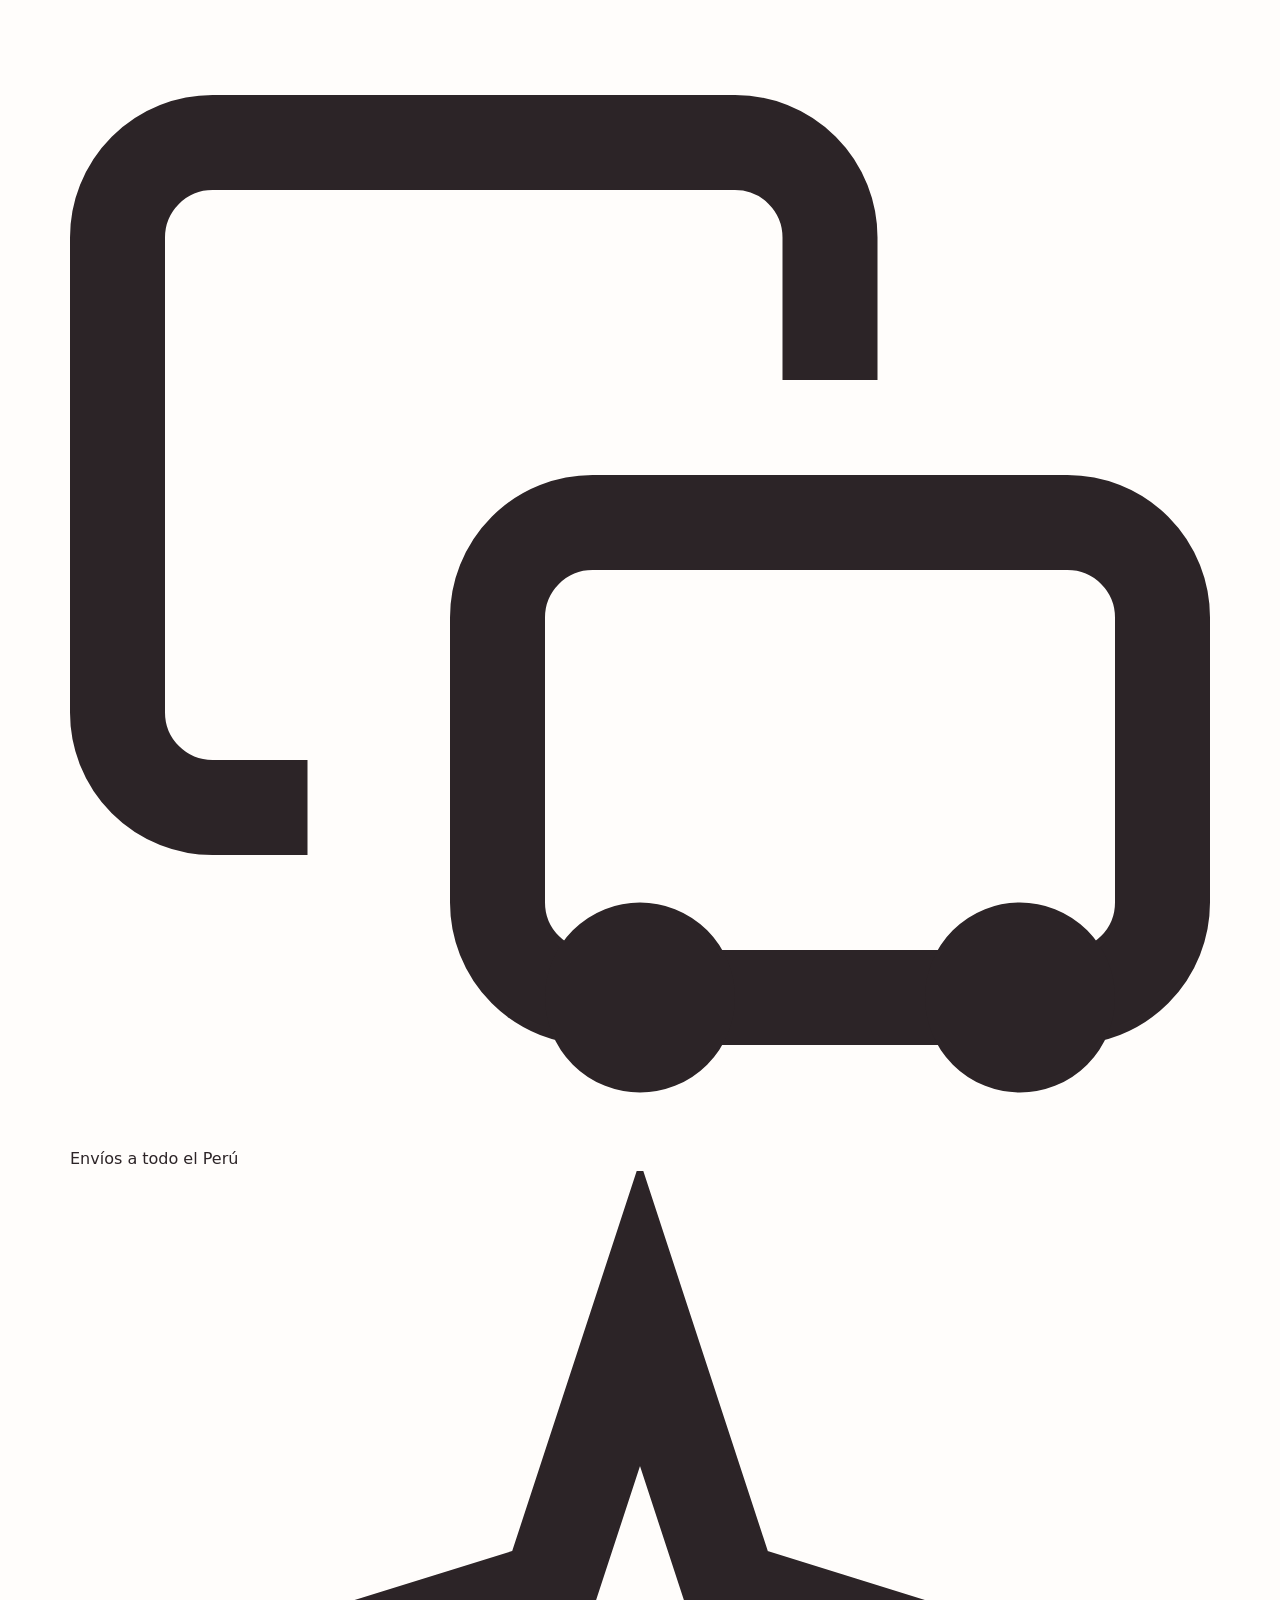
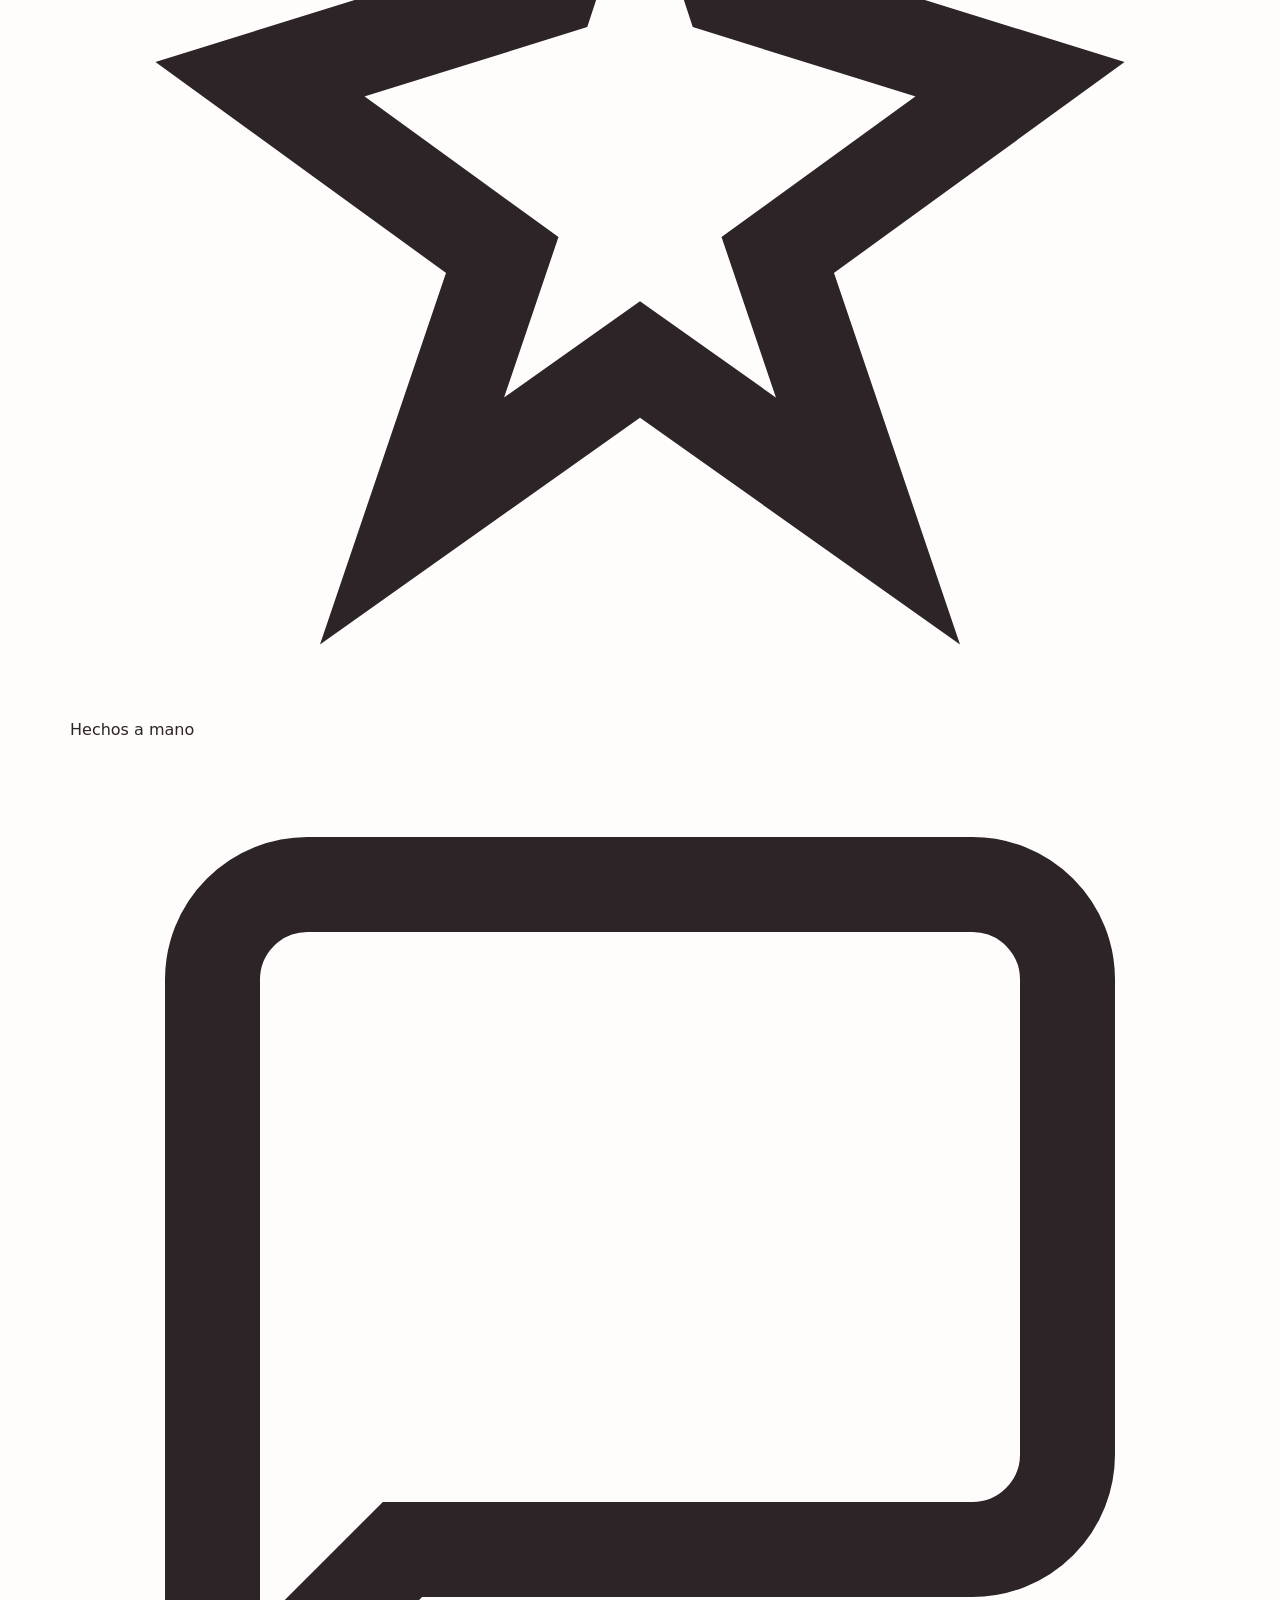
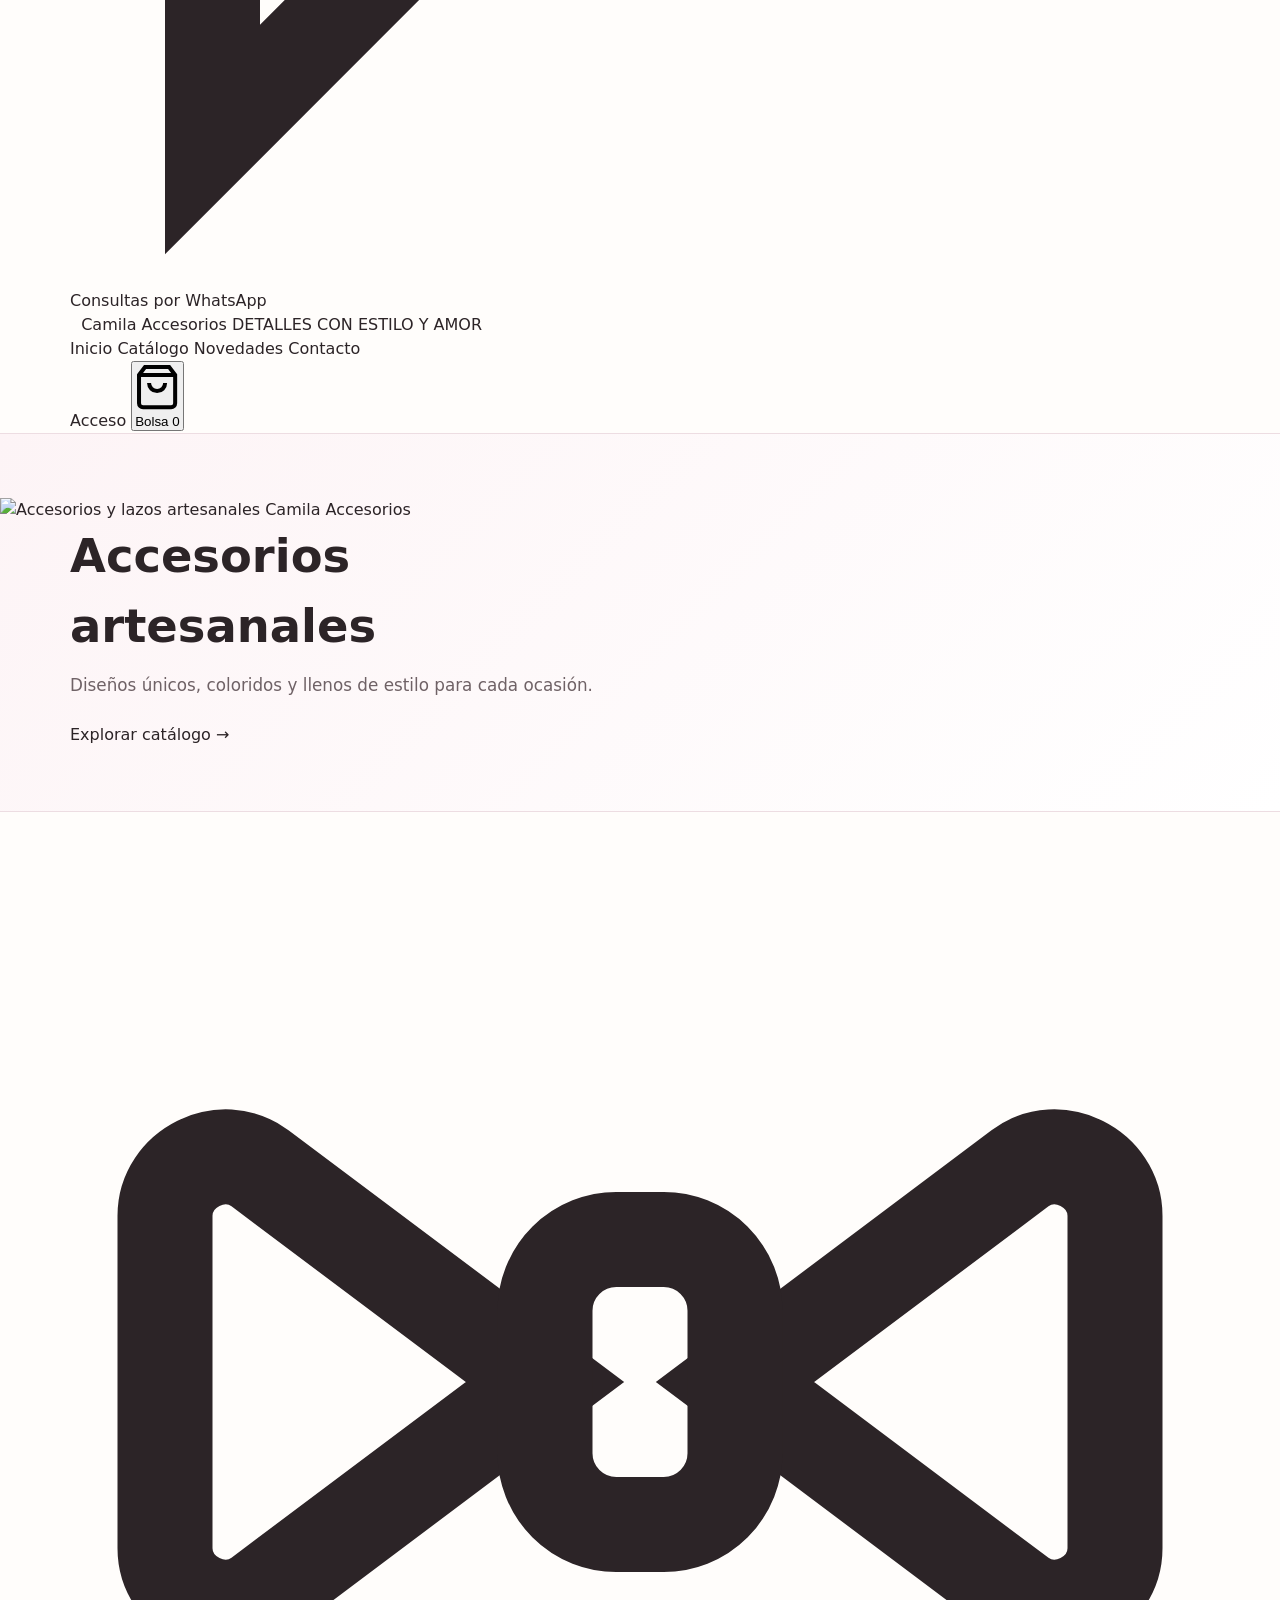
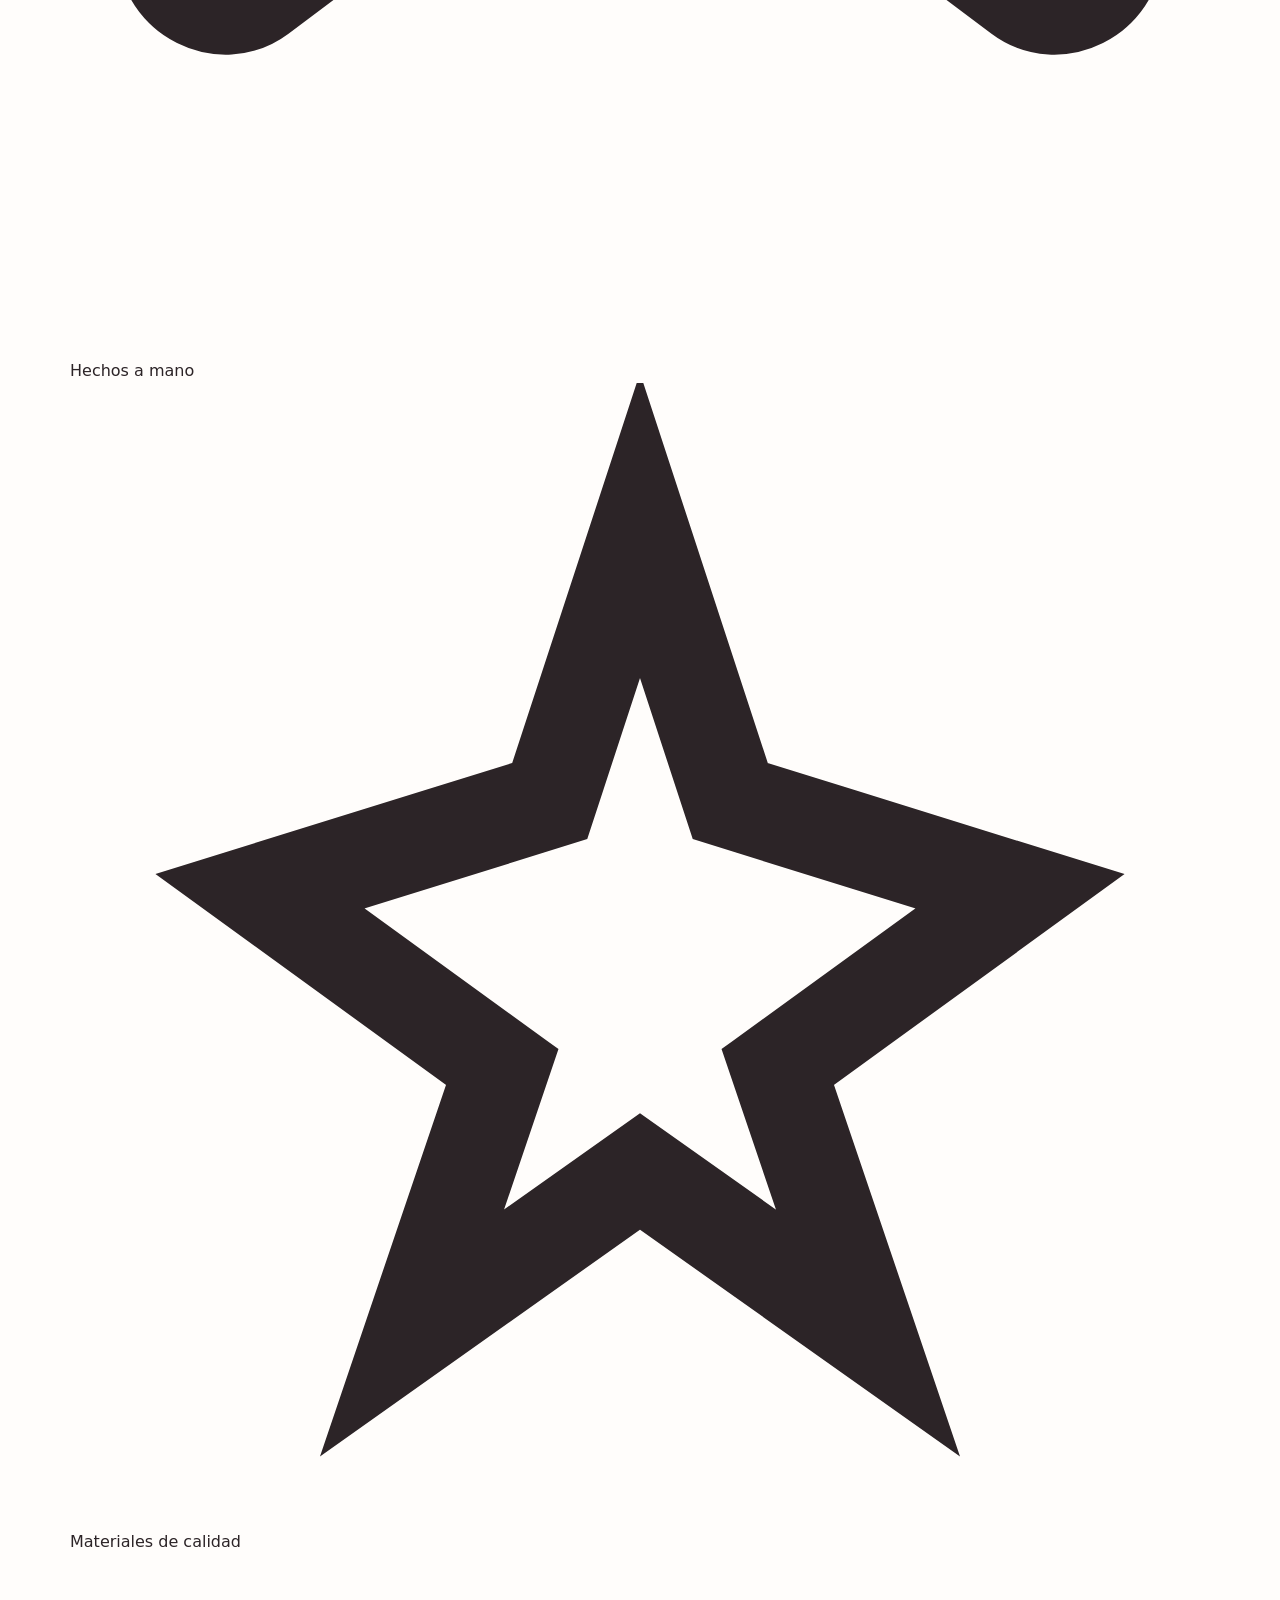
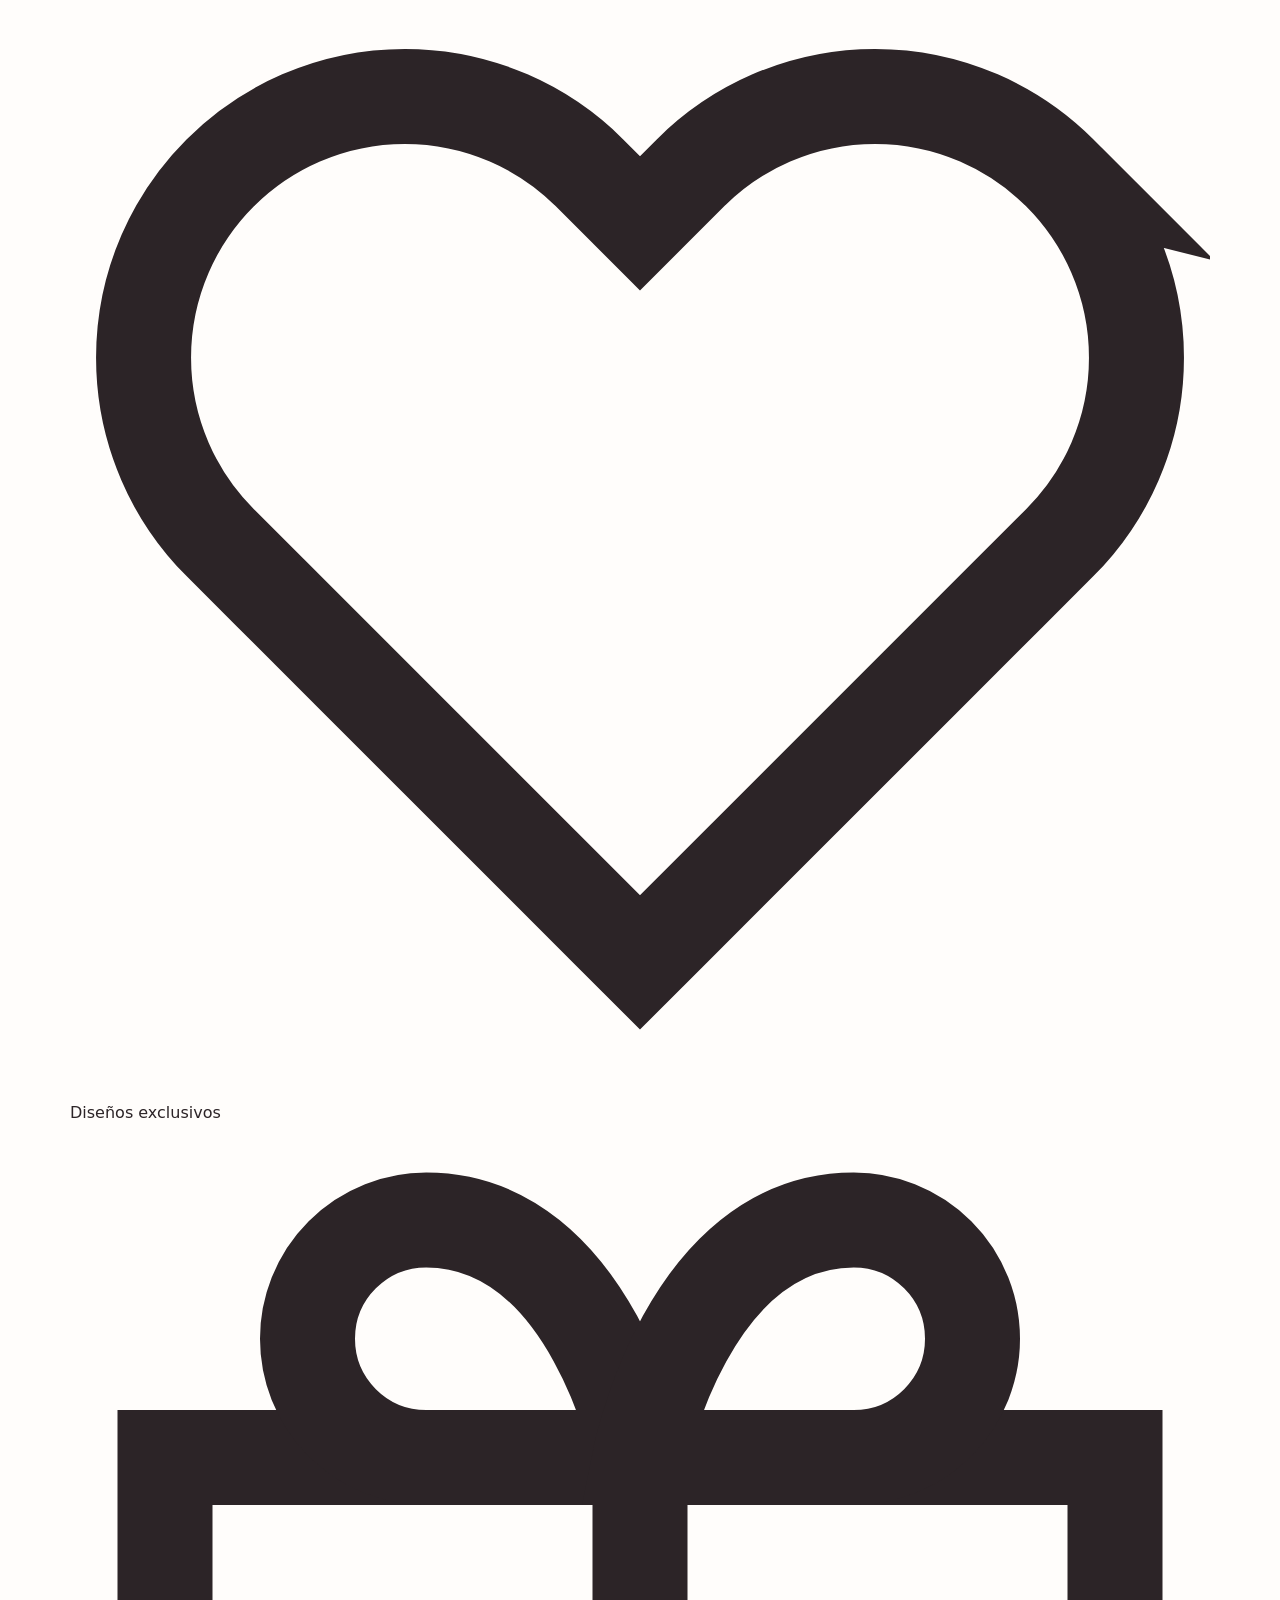
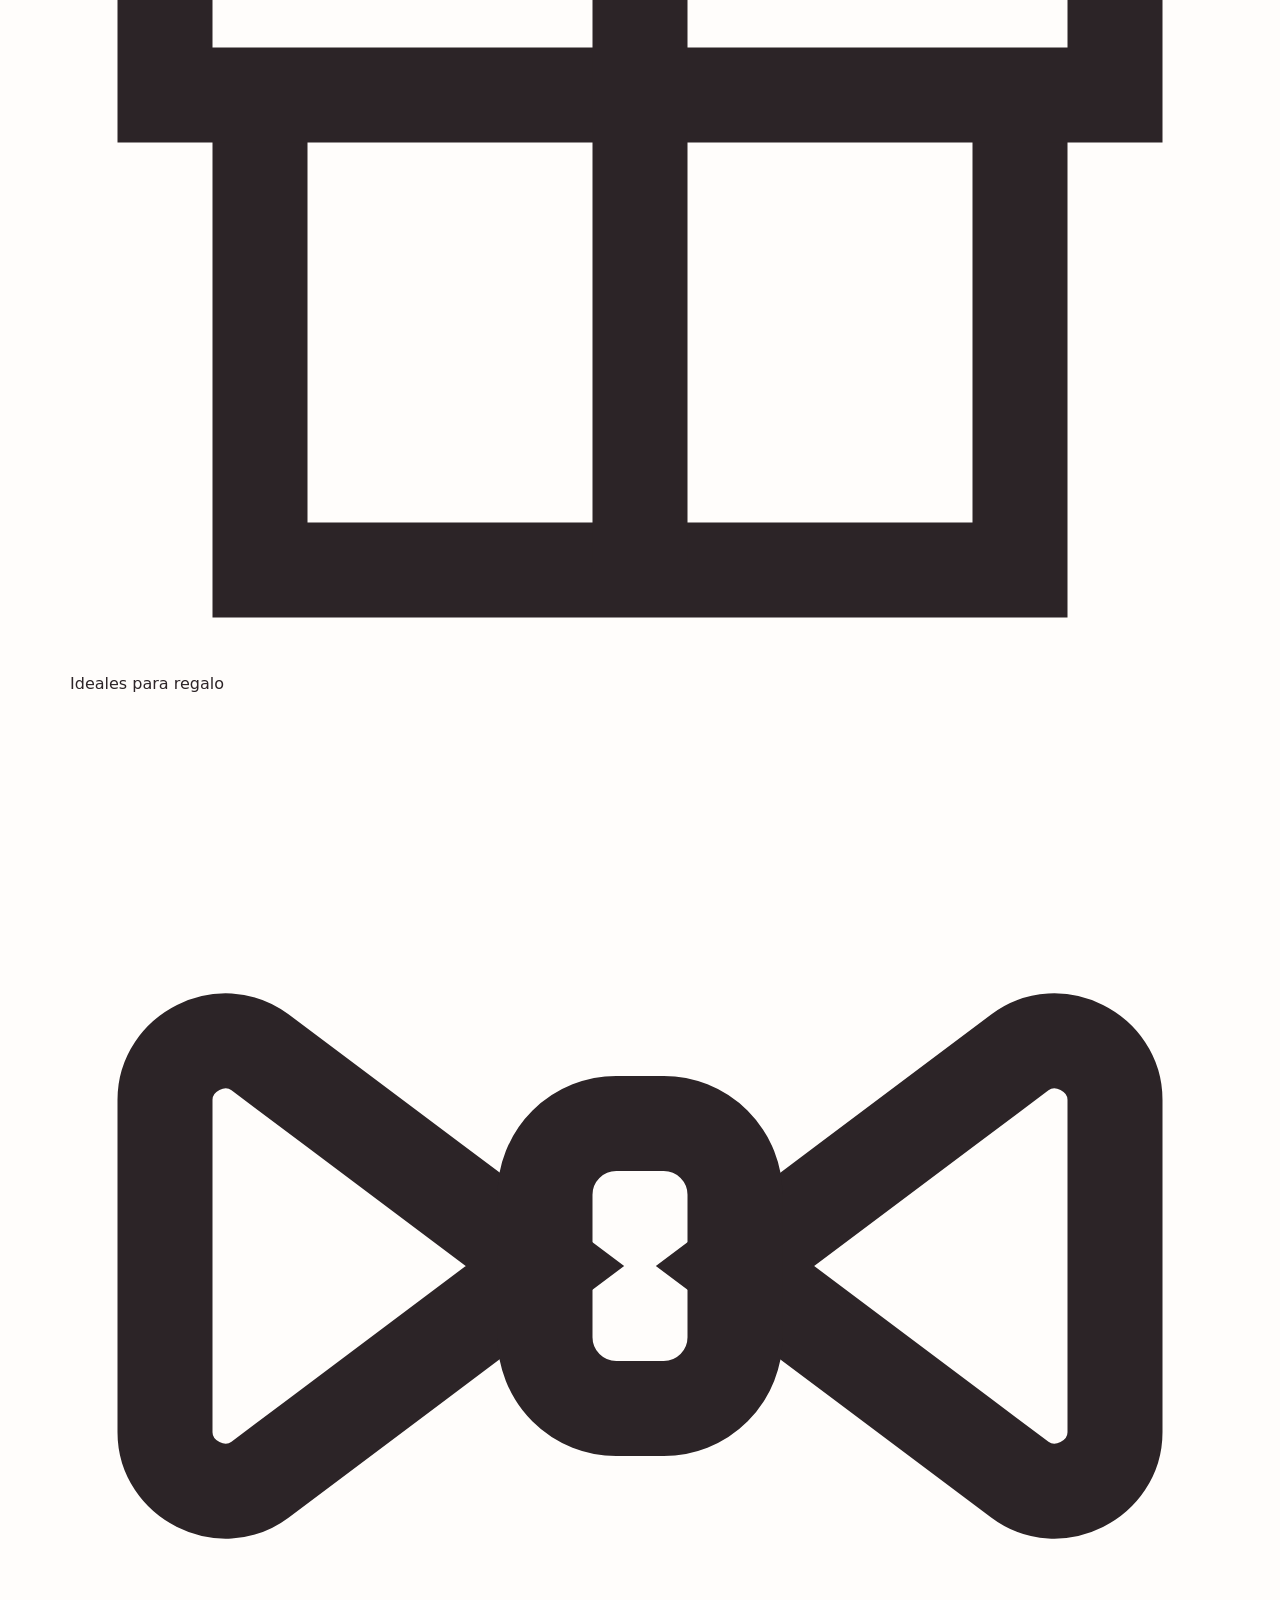
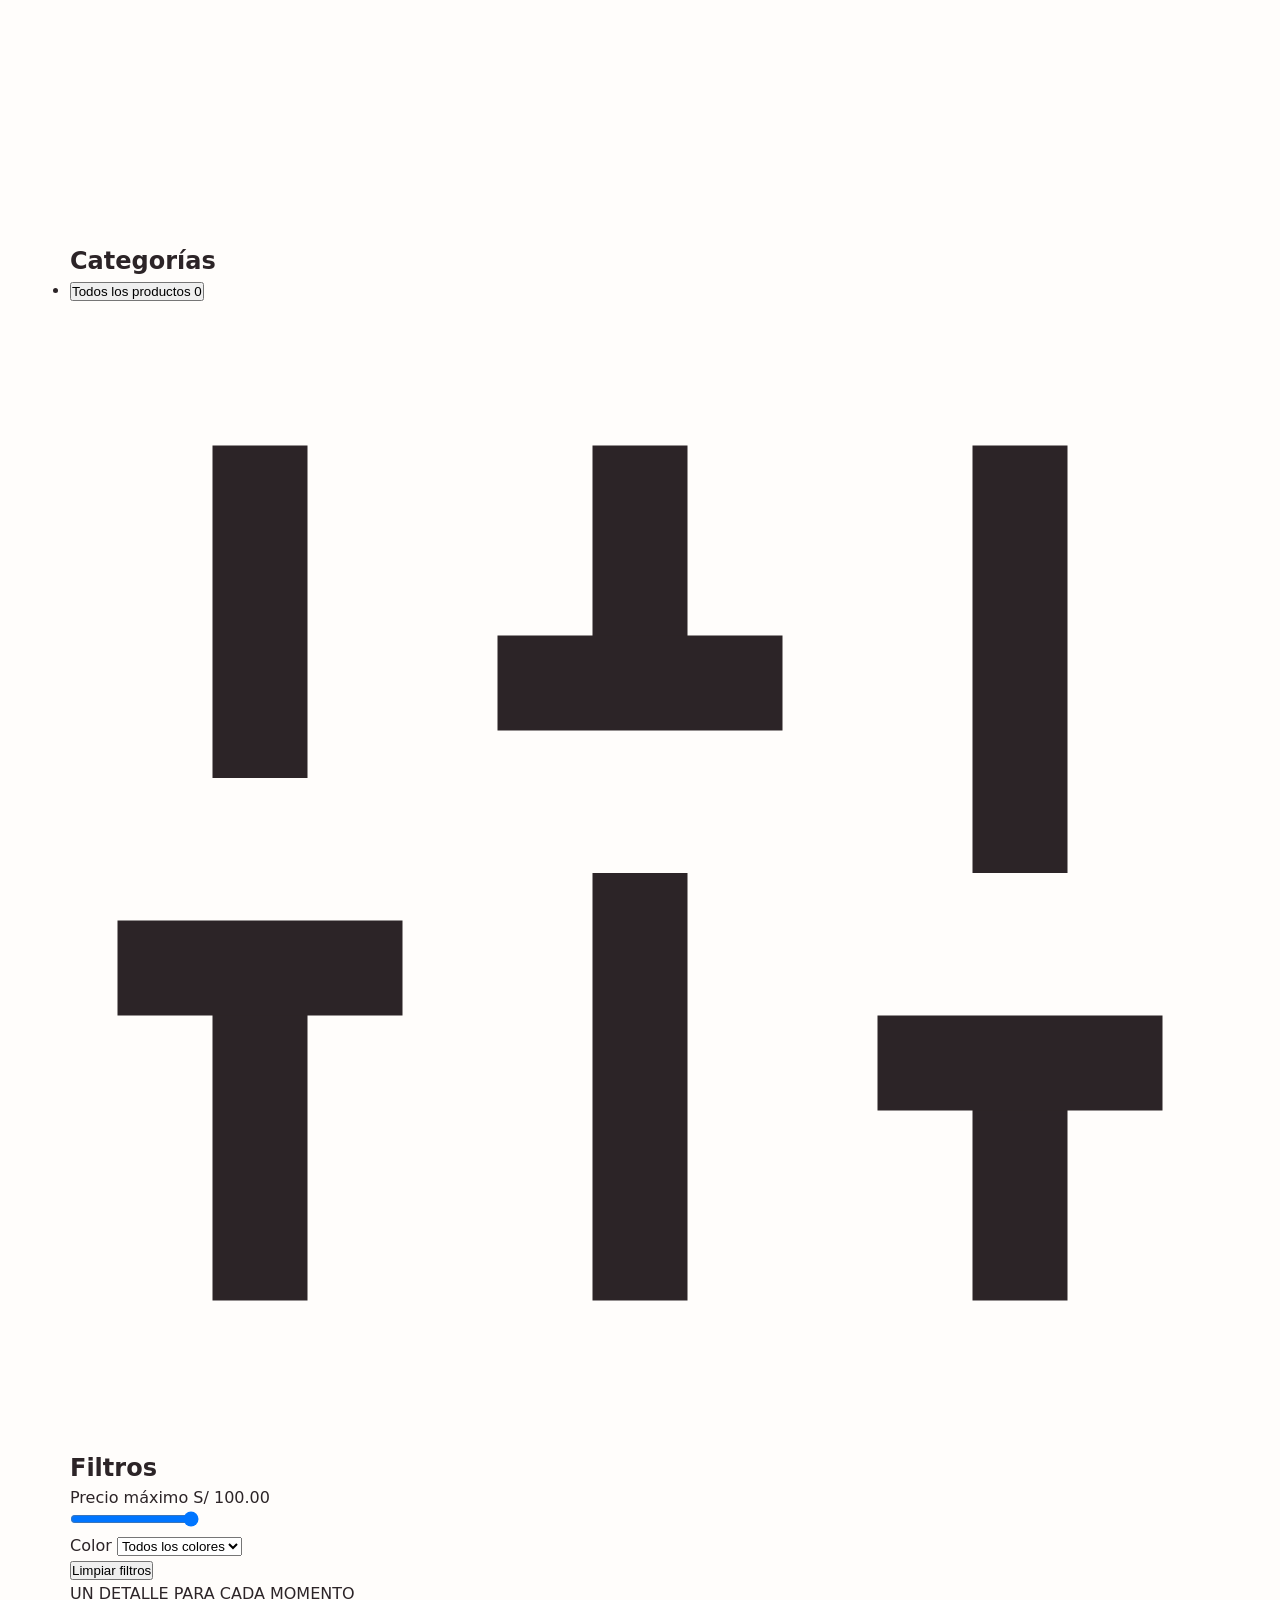
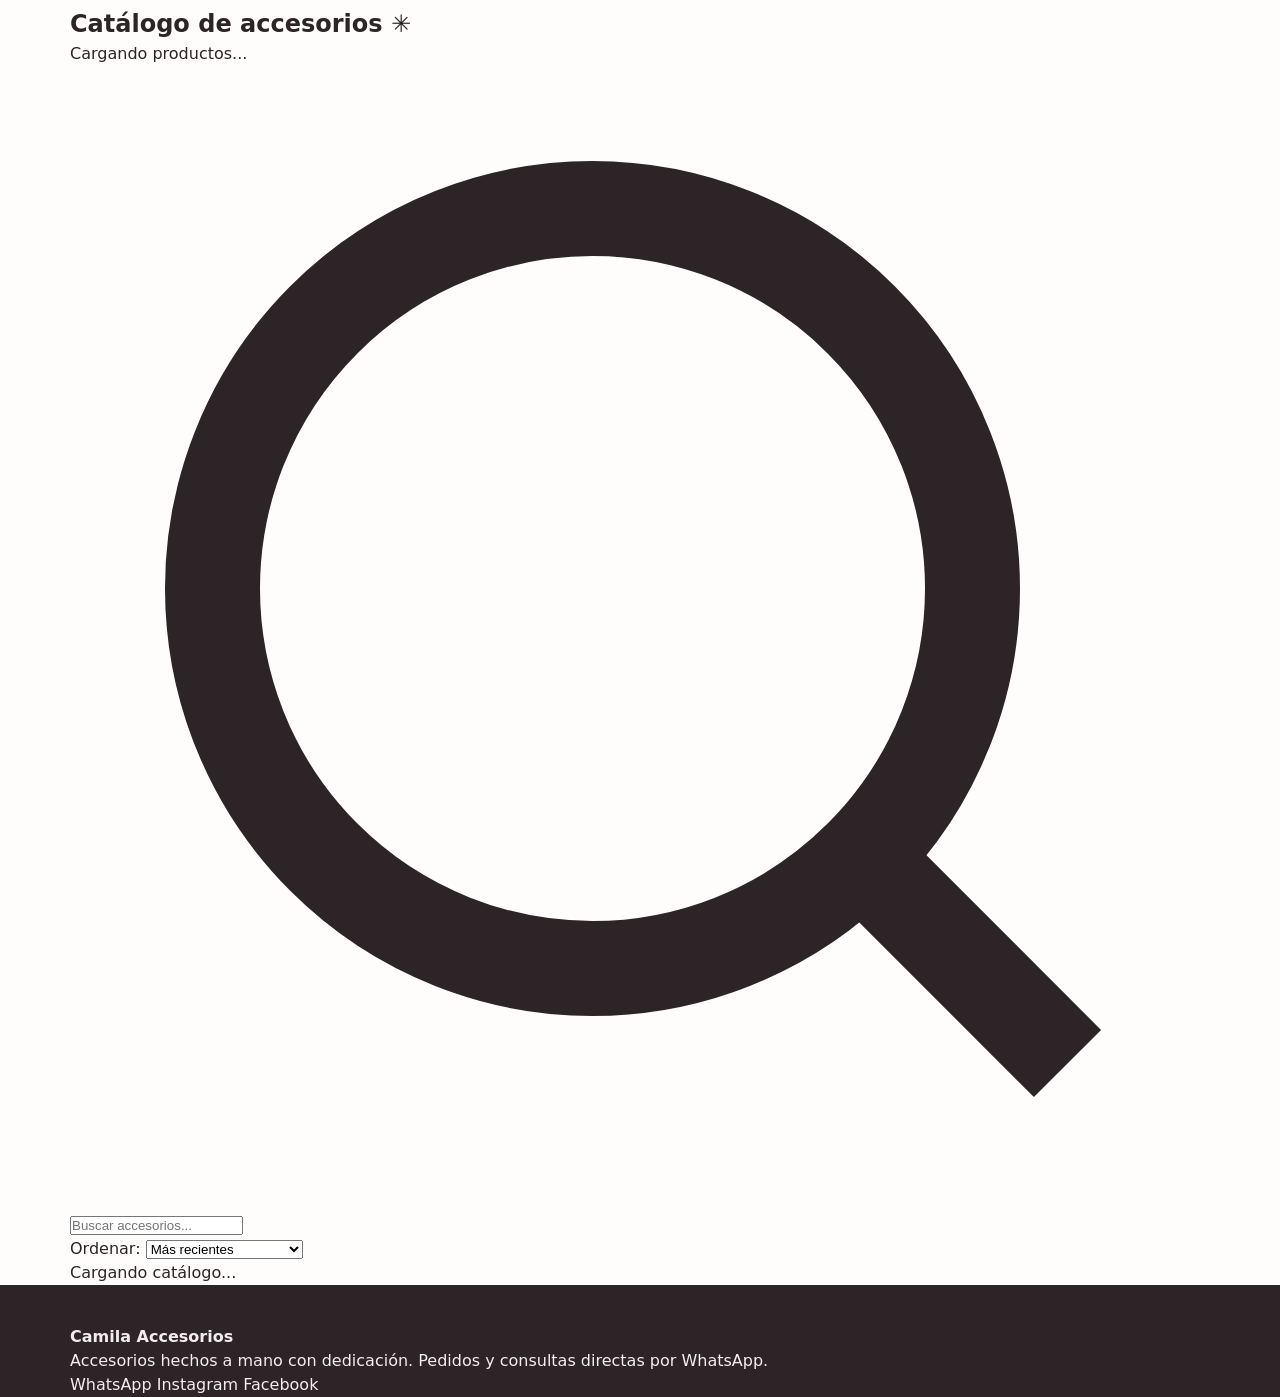
==== index.html @ 8b65fbeb "Add files via upload" ====
<!DOCTYPE html>
<html lang="es">
<head>
  <meta charset="UTF-8" />
  <meta name="viewport" content="width=device-width, initial-scale=1.0" />
  <title>Camila Accesorios — Accesorios y Lazos Artesanales</title>
  <link rel="preconnect" href="https://fonts.googleapis.com" />
  <link rel="preconnect" href="https://fonts.gstatic.com" crossorigin />
  <link href="https://fonts.googleapis.com/css2?family=Cormorant+Garamond:ital,wght@0,600;0,700;1,600;1,700&family=Plus+Jakarta+Sans:wght@400;500;600;700&display=swap" rel="stylesheet" />
  <link rel="stylesheet" href="css/styles.css" />
</head>
<body>

  <!-- 1. BARRA SUPERIOR INFORMATIVA -->
  <div class="top-bar">
    <div class="container top-bar__inner">
      <div class="top-bar__item">
        <svg viewBox="0 0 24 24" fill="none" stroke="currentColor" stroke-width="2">
          <path d="M5 17H3a2 2 0 0 1-2-2V5a2 2 0 0 1 2-2h11a2 2 0 0 1 2 2v3" />
          <rect x="9" y="11" width="14" height="10" rx="2" />
          <circle cx="12" cy="21" r="1" />
          <circle cx="20" cy="21" r="1" />
        </svg>
        <span id="topbar-envio">Envíos a todo el Perú</span>
      </div>

      <div class="top-bar__item">
        <svg viewBox="0 0 24 24" fill="none" stroke="currentColor" stroke-width="2">
          <path d="M12 3l1.9 5.8L20 10.7l-5.1 3.7L16.8 20 12 16.6 7.2 20l1.9-5.6L4 10.7l6.1-1.9L12 3z" />
        </svg>
        <span id="topbar-calidad">Hechos a mano</span>
      </div>

      <div class="top-bar__item">
        <a id="topbar-whatsapp-link" href="#" target="_blank" rel="noopener noreferrer">
          <svg viewBox="0 0 24 24" fill="none" stroke="currentColor" stroke-width="2">
            <path d="M21 15a2 2 0 0 1-2 2H7l-4 4V5a2 2 0 0 1 2-2h14a2 2 0 0 1 2 2z" />
          </svg>
          <span id="topbar-whatsapp-text">Consultas por WhatsApp</span>
        </a>
      </div>
    </div>
  </div>

  <!-- 2. ENCABEZADO PRINCIPAL -->
  <header class="site-header" id="inicio">
    <div class="container header__inner">
      <a href="#inicio" class="brand">
        <span class="brand__icon" aria-hidden="true">
          <svg viewBox="0 0 36 24" fill="currentColor">
            <path d="M14.5 12L4.2 5.2C2.8 4.3 1 5.3 1 7v10c0 1.7 1.8 2.7 3.2 1.8L14.5 12z" />
            <path d="M21.5 12l10.3-6.8C33.2 4.3 35 5.3 35 7v10c0 1.7-1.8 2.7-3.2 1.8L21.5 12z" />
            <rect x="14" y="8" width="8" height="8" rx="3" />
          </svg>
        </span>
        <span class="brand__text">
          <span class="brand__name" id="brand-name">Camila Accesorios</span>
          <span class="brand__tagline" id="brand-tagline">DETALLES CON ESTILO Y AMOR</span>
        </span>
      </a>

      <nav class="nav-menu" aria-label="Navegación principal">
        <a href="#inicio" class="nav-link is-active">Inicio</a>
        <a href="#catalogo-seccion" class="nav-link">Catálogo</a>
        <a href="#catalogo-seccion" id="nav-novedades" class="nav-link">Novedades</a>
        <a href="#contacto-seccion" class="nav-link">Contacto</a>
      </nav>

      <div class="header__actions">
        <a href="login.html" class="btn-ghost-sm">Acceso</a>
        <button type="button" class="btn-bag" id="btn-abrir-bolsa" aria-label="Abrir bolsa de compras">
          <svg viewBox="0 0 24 24" fill="none" stroke="currentColor" stroke-width="2">
            <path d="M6 2L3 6v14a2 2 0 0 0 2 2h14a2 2 0 0 0 2-2V6l-3-4z" />
            <line x1="3" y1="6" x2="21" y2="6" />
            <path d="M16 10a4 4 0 0 1-8 0" />
          </svg>
          <span>Bolsa</span>
          <span class="bag-count" id="contador-bolsa">0</span>
        </button>
      </div>
    </div>
  </header>

  <!-- 3. PORTADA / HERO -->
  <section class="hero">
    <div class="hero__media">
      <img
        id="hero-imagen"
        src="https://images.unsplash.com/photo-1518895949257-7621c3c786d7?auto=format&fit=crop&w=1600&q=85"
        alt="Accesorios y lazos artesanales Camila Accesorios"
      />
      <div class="hero__overlay"></div>
    </div>

    <div class="container hero__content">
      <div class="hero__box">
        <h1 class="hero__title" id="hero-titulo">Accesorios<br />artesanales</h1>
        <p class="hero__subtitle" id="hero-subtitulo">
          Diseños únicos, coloridos y llenos de estilo para cada ocasión.
        </p>
        <a href="#catalogo-seccion" class="btn-pill">
          <span>Explorar catálogo</span>
          <span aria-hidden="true">→</span>
        </a>
      </div>
    </div>
  </section>

  <!-- 4. FRANJA DE BENEFICIOS -->
  <section class="benefits-strip">
    <div class="container benefits-grid">
      <div class="benefit-item">
        <svg viewBox="0 0 24 24" fill="none" stroke="currentColor" stroke-width="2">
          <path d="M10 12L4 7.5c-.8-.6-2 0-2 1v7c0 1 1.2 1.6 2 1l6-4.5z" />
          <path d="M14 12l6-4.5c.8-.6 2 0 2 1v7c0 1-1.2 1.6-2 1L14 12z" />
          <rect x="10" y="9" width="4" height="6" rx="1.5" />
        </svg>
        <span>Hechos a mano</span>
      </div>

      <div class="benefit-item">
        <svg viewBox="0 0 24 24" fill="none" stroke="currentColor" stroke-width="2">
          <path d="M12 3l1.9 5.8L20 10.7l-5.1 3.7L16.8 20 12 16.6 7.2 20l1.9-5.6L4 10.7l6.1-1.9L12 3z" />
        </svg>
        <span>Materiales de calidad</span>
      </div>

      <div class="benefit-item">
        <svg viewBox="0 0 24 24" fill="none" stroke="currentColor" stroke-width="2">
          <path d="M20.84 4.61a5.5 5.5 0 0 0-7.78 0L12 5.67l-1.06-1.06a5.5 5.5 0 0 0-7.78 7.78l1.06 1.06L12 21.23l7.78-7.78 1.06-1.06a5.5 5.5 0 0 0 0-7.78z" />
        </svg>
        <span>Diseños exclusivos</span>
      </div>

      <div class="benefit-item">
        <svg viewBox="0 0 24 24" fill="none" stroke="currentColor" stroke-width="2">
          <polyline points="20 12 20 22 4 22 4 12" />
          <rect x="2" y="7" width="20" height="5" />
          <line x1="12" y1="22" x2="12" y2="7" />
          <path d="M12 7H7.5a2.5 2.5 0 0 1 0-5C11 2 12 7 12 7z" />
          <path d="M12 7h4.5a2.5 2.5 0 0 0 0-5C13 2 12 7 12 7z" />
        </svg>
        <span>Ideales para regalo</span>
      </div>
    </div>
  </section>

  <!-- 5. CATÁLOGO CON BARRA LATERAL Y CUADRÍCULA -->
  <main class="catalog-section" id="catalogo-seccion">
    <div class="container catalog-layout">

      <!-- BARRA LATERAL IZQUIERDA -->
      <aside class="sidebar">
        <!-- Bloque Categorías -->
        <div class="sidebar-card">
          <div class="sidebar-card__header">
            <svg viewBox="0 0 24 24" fill="none" stroke="currentColor" stroke-width="2">
              <path d="M10 12L4 7.5c-.8-.6-2 0-2 1v7c0 1 1.2 1.6 2 1l6-4.5z" />
              <path d="M14 12l6-4.5c.8-.6 2 0 2 1v7c0 1-1.2 1.6-2 1L14 12z" />
              <rect x="10" y="9" width="4" height="6" rx="1.5" />
            </svg>
            <h2>Categorías</h2>
          </div>

          <ul class="category-list" id="lista-categorias">
            <li>
              <button type="button" class="category-btn is-active" data-categoria="todas">
                <span>Todos los productos</span>
                <span class="category-count" id="count-todas">0</span>
              </button>
            </li>
          </ul>
        </div>

        <!-- Bloque Filtros -->
        <div class="sidebar-card">
          <div class="sidebar-card__header">
            <svg viewBox="0 0 24 24" fill="none" stroke="currentColor" stroke-width="2">
              <line x1="4" y1="21" x2="4" y2="14" />
              <line x1="4" y1="10" x2="4" y2="3" />
              <line x1="12" y1="21" x2="12" y2="12" />
              <line x1="12" y1="8" x2="12" y2="3" />
              <line x1="20" y1="21" x2="20" y2="16" />
              <line x1="20" y1="12" x2="20" y2="3" />
              <line x1="1" y1="14" x2="7" y2="14" />
              <line x1="9" y1="8" x2="15" y2="8" />
              <line x1="17" y1="16" x2="23" y2="16" />
            </svg>
            <h2>Filtros</h2>
          </div>

          <div class="sidebar-card__body">
            <div class="filter-group">
              <div class="filter-label-row">
                <label for="filtro-precio-max">Precio máximo</label>
                <span class="filter-price-value" id="valor-precio-max">S/ 100.00</span>
              </div>
              <input
                type="range"
                id="filtro-precio-max"
                class="range-slider"
                min="5"
                max="100"
                step="1"
                value="100"
              />
            </div>

            <div class="filter-group">
              <label for="filtro-color">Color</label>
              <select id="filtro-color" class="select-control">
                <option value="todos">Todos los colores</option>
              </select>
            </div>

            <button type="button" id="btn-limpiar-filtros" class="btn-clear-filters">
              Limpiar filtros
            </button>
          </div>
        </div>
      </aside>

      <!-- ZONA PRINCIPAL DEL CATÁLOGO -->
      <div class="catalog-main">
        <div class="catalog-header">
          <div class="catalog-header__titles">
            <span class="catalog-eyebrow">UN DETALLE PARA CADA MOMENTO</span>
            <h2 class="catalog-title">
              Catálogo de accesorios <span class="catalog-sparkle" aria-hidden="true">✳</span>
            </h2>
            <p class="catalog-count" id="contador-resultados">Cargando productos...</p>
          </div>

          <div class="catalog-controls">
            <div class="search-box">
              <svg viewBox="0 0 24 24" fill="none" stroke="currentColor" stroke-width="2">
                <circle cx="11" cy="11" r="8" />
                <line x1="21" y1="21" x2="16.65" y2="16.65" />
              </svg>
              <input
                type="search"
                id="buscar-producto"
                placeholder="Buscar accesorios..."
                aria-label="Buscar accesorios"
              />
            </div>

            <div class="sort-box">
              <label for="ordenar-productos">Ordenar:</label>
              <select id="ordenar-productos" class="select-control select-control--compact">
                <option value="recientes">Más recientes</option>
                <option value="precio-asc">Precio: menor a mayor</option>
                <option value="precio-desc">Precio: mayor a menor</option>
                <option value="nombre">Nombre: A - Z</option>
              </select>
            </div>
          </div>
        </div>

        <!-- CUADRÍCULA DE PRODUCTOS -->
        <div class="products-grid" id="grid-productos">
          <p class="empty-state">Cargando catálogo...</p>
        </div>
      </div>

    </div>
  </main>

  <!-- PIE DE PÁGINA / CONTACTO -->
  <footer class="site-footer" id="contacto-seccion">
    <div class="container footer__inner">
      <div>
        <strong id="footer-marca">Camila Accesorios</strong>
        <p id="footer-descripcion">Accesorios hechos a mano con dedicación. Pedidos y consultas directas por WhatsApp.</p>
      </div>
      <div class="footer__links">
        <a id="footer-whatsapp" href="#" target="_blank" rel="noopener noreferrer">WhatsApp</a>
        <a id="footer-instagram" href="#" target="_blank" rel="noopener noreferrer">Instagram</a>
        <a id="footer-facebook" href="#" target="_blank" rel="noopener noreferrer">Facebook</a>
      </div>
    </div>
  </footer>

  <!-- MODAL DE DETALLE DEL PRODUCTO -->
  <div class="modal-backdrop" id="modal-detalle" hidden>
    <div class="modal-card" role="dialog" aria-modal="true" aria-labelledby="detalle-titulo">
      <button type="button" class="modal-close" id="cerrar-detalle" aria-label="Cerrar detalle">✕</button>
      <div class="modal-detalle__grid">
        <div class="modal-detalle__img">
          <img id="detalle-imagen" src="" alt="" />
        </div>
        <div class="modal-detalle__info">
          <span class="modal-detalle__cat" id="detalle-categoria"></span>
          <h3 id="detalle-titulo"></h3>
          <p class="modal-detalle__precio" id="detalle-precio"></p>
          <p class="modal-detalle__desc" id="detalle-descripcion"></p>
          <div class="modal-detalle__actions">
            <button type="button" class="btn-pill" id="detalle-agregar-bolsa">
              Agregar a la bolsa
            </button>
          </div>
        </div>
      </div>
    </div>
  </div>

  <!-- PANEL LATERAL DE BOLSA -->
  <div class="drawer-backdrop" id="drawer-bolsa" hidden>
    <aside class="drawer-panel" aria-label="Bolsa de compras">
      <div class="drawer-header">
        <h3>Tu bolsa</h3>
        <button type="button" class="modal-close" id="cerrar-bolsa" aria-label="Cerrar bolsa">✕</button>
      </div>
      <div class="drawer-body" id="items-bolsa">
        <p class="empty-state">Tu bolsa está vacía.</p>
      </div>
      <div class="drawer-footer">
        <div class="drawer-total">
          <span>Total estimado:</span>
          <strong id="total-bolsa">S/ 0.00</strong>
        </div>
        <button type="button" class="btn-pill btn-pill--full" id="btn-enviar-whatsapp">
          Enviar pedido por WhatsApp
        </button>
      </div>
    </aside>
  </div>

  <script type="module" src="js/catalogo.js"></script>
  <script type="module" src="js/bolsa.js"></script>
</body>
</html>
---- css/styles.css ----
:root {
  --bg: #fffdfb;
  --bg-alt: #fdf4f6;
  --surface: #ffffff;
  --primary: #c95d7e;
  --primary-dark: #a84463;
  --accent: #f6dce4;
  --text: #2c2427;
  --muted: #6f6266;
  --border: #eddde2;
  --wa: #1f9d55;
  --danger: #dc2626;
  --radius: 14px;
  --shadow: 0 6px 20px rgba(44, 36, 39, 0.06);
}

* {
  box-sizing: border-box;
  margin: 0;
  padding: 0;
}

body {
  font-family: system-ui, -apple-system, 'Segoe UI', Roboto, sans-serif;
  background: var(--bg);
  color: var(--text);
  line-height: 1.5;
}

a {
  color: inherit;
  text-decoration: none;
}

img {
  max-width: 100%;
  display: block;
}

.container {
  width: min(1140px, 92%);
  margin: 0 auto;
}

/* Top banner y header */
.top-banner {
  background: var(--primary);
  color: #fff;
  text-align: center;
  font-size: 0.85rem;
  padding: 0.45rem 1rem;
}

.site-header {
  position: sticky;
  top: 0;
  z-index: 30;
  background: rgba(255, 253, 251, 0.95);
  backdrop-filter: blur(8px);
  border-bottom: 1px solid var(--border);
}

.header-inner {
  display: flex;
  align-items: center;
  justify-content: space-between;
  gap: 1rem;
  padding: 0.85rem 0;
}

.brand {
  display: flex;
  align-items: center;
  gap: 0.7rem;
}

.brand-badge {
  width: 40px;
  height: 40px;
  border-radius: 50%;
  background: var(--accent);
  color: var(--primary-dark);
  font-weight: 700;
  display: grid;
  place-items: center;
}

.brand small {
  display: block;
  color: var(--muted);
  font-size: 0.78rem;
}

.main-nav {
  display: flex;
  gap: 1.2rem;
  flex-wrap: wrap;
}

.main-nav a {
  font-size: 0.95rem;
  color: var(--text);
  font-weight: 500;
}

.main-nav a:hover {
  color: var(--primary);
}

.btn-bolsa {
  background: var(--primary);
  color: #fff;
  border: none;
  padding: 0.55rem 1rem;
  border-radius: 999px;
  font-weight: 600;
  cursor: pointer;
}

/* Botones generales */
.btn {
  display: inline-flex;
  align-items: center;
  justify-content: center;
  gap: 0.4rem;
  padding: 0.65rem 1.2rem;
  border-radius: 999px;
  font-weight: 600;
  font-size: 0.95rem;
  border: 1px solid transparent;
  cursor: pointer;
  transition: 0.2s ease;
}

.btn-primary {
  background: var(--primary);
  color: #fff;
}

.btn-primary:hover {
  background: var(--primary-dark);
}

.btn-outline {
  background: transparent;
  border-color: var(--primary);
  color: var(--primary-dark);
}

.btn-whatsapp {
  background: var(--wa);
  color: #fff;
}

.btn-danger {
  background: var(--danger);
  color: #fff;
}

.btn-sm {
  padding: 0.4rem 0.85rem;
  font-size: 0.85rem;
}

.full-width {
  width: 100%;
}

/* Hero */
.hero {
  background: linear-gradient(135deg, var(--bg-alt), #fff);
  padding: 4rem 0;
  border-bottom: 1px solid var(--border);
}

.hero-content {
  max-width: 650px;
}

.pill {
  display: inline-block;
  background: var(--accent);
  color: var(--primary-dark);
  padding: 0.25rem 0.8rem;
  border-radius: 999px;
  font-size: 0.8rem;
  font-weight: 600;
  margin-bottom: 0.8rem;
}

.hero h1 {
  font-size: clamp(2rem, 4vw, 2.9rem);
  margin-bottom: 0.75rem;
}

.hero p {
  color: var(--muted);
  font-size: 1.05rem;
  margin-bottom: 1.5rem;
}

.hero-buttons {
  display: flex;
  gap: 0.8rem;
  flex-wrap: wrap;
}

/* Secciones */
.section {
  padding: 3.5rem 0;
}

.section-alt {
  background: var(--bg-alt);
}

.section-header {
  margin-bottom: 1.8rem;
}

.section-header h2 {
  font-size: 1.75rem;
  margin-bottom: 0.35rem;
}

.section-header p,
.texto-suave {
  color: var(--muted);
}

/* Filtros y catálogo */
.toolbar-catalogo {
  display: flex;
  gap: 0.8rem;
  flex-wrap: wrap;
  margin-bottom: 1rem;
}

.toolbar-catalogo input,
.toolbar-catalogo select {
  padding: 0.65rem 0.9rem;
  border: 1px solid var(--border);
  border-radius: 10px;
  background: var(--surface);
  font-size: 0.95rem;
}

.toolbar-catalogo input {
  flex: 1 1 260px;
}

.categorias-pills {
  display: flex;
  gap: 0.5rem;
  flex-wrap: wrap;
  margin-bottom: 1.6rem;
}

.categorias-pills button {
  padding: 0.45rem 0.95rem;
  border-radius: 999px;
  border: 1px solid var(--border);
  background: var(--surface);
  cursor: pointer;
  font-weight: 500;
}

.categorias-pills button.active {
  background: var(--primary);
  color: #fff;
  border-color: var(--primary);
}

.grid-productos {
  display: grid;
  grid-template-columns: repeat(auto-fill, minmax(240px, 1fr));
  gap: 1.3rem;
}

.card-producto {
  background: var(--surface);
  border: 1px solid var(--border);
  border-radius: var(--radius);
  padding: 0.9rem;
  box-shadow: var(--shadow);
  display: flex;
  flex-direction: column;
  gap: 0.5rem;
  position: relative;
}

.card-producto img {
  width: 100%;
  height: 220px;
  object-fit: cover;
  border-radius: 10px;
  background: var(--bg-alt);
}

.badge-estado {
  position: absolute;
  top: 1.3rem;
  left: 1.3rem;
  background: rgba(255, 255, 255, 0.92);
  padding: 0.2rem 0.6rem;
  border-radius: 999px;
  font-size: 0.75rem;
  font-weight: 600;
}

.card-producto.agotado .badge-estado {
  color: var(--danger);
}

.card-producto .precio {
  font-weight: 700;
  color: var(--primary-dark);
  font-size: 1.05rem;
}

.card-producto .desc {
  font-size: 0.88rem;
  color: var(--muted);
  flex-grow: 1;
}

.card-producto button {
  width: 100%;
  padding: 0.6rem;
  border: none;
  border-radius: 10px;
  background: var(--primary);
  color: #fff;
  font-weight: 600;
  cursor: pointer;
}

.card-producto button:disabled {
  background: #d1c7ca;
  cursor: not-allowed;
}

/* Reseñas, capturas y FAQ */
.grid-resenas,
.grid-capturas {
  display: grid;
  grid-template-columns: repeat(auto-fill, minmax(250px, 1fr));
  gap: 1rem;
  margin-bottom: 2rem;
}

.resena-card,
.card-form-resena,
.captura-item {
  background: var(--surface);
  border: 1px solid var(--border);
  border-radius: var(--radius);
  padding: 1.1rem;
}

.estrellas {
  color: #e69d00;
  margin-bottom: 0.4rem;
}

.sub-bloque h3 {
  margin-bottom: 1rem;
}

.form-grid {
  display: grid;
  grid-template-columns: 1fr 1fr;
  gap: 0.9rem;
  margin-top: 1rem;
}

.form-grid .full {
  grid-column: 1 / -1;
}

.form-grid input,
.form-grid select,
.form-grid textarea {
  width: 100%;
  padding: 0.6rem 0.8rem;
  border: 1px solid var(--border);
  border-radius: 10px;
  margin-top: 0.3rem;
}

.acordeon-faq details {
  background: var(--surface);
  border: 1px solid var(--border);
  border-radius: 10px;
  padding: 0.95rem 1.1rem;
  margin-bottom: 0.7rem;
}

.acordeon-faq summary {
  font-weight: 600;
  cursor: pointer;
}

.acordeon-faq details p {
  margin-top: 0.6rem;
  color: var(--muted);
}

/* Footer */
.site-footer {
  background: #2c2427;
  color: #f4ecef;
  padding-top: 2.5rem;
}

.footer-grid {
  display: grid;
  grid-template-columns: repeat(auto-fit, minmax(210px, 1fr));
  gap: 1.5rem;
  padding-bottom: 2rem;
}

.footer-grid ul {
  list-style: none;
  margin-top: 0.6rem;
}

.footer-grid li {
  margin-bottom: 0.4rem;
}

.redes-links {
  display: flex;
  gap: 0.8rem;
  flex-wrap: wrap;
  margin-top: 0.6rem;
}

.footer-bottom {
  border-top: 1px solid rgba(255, 255, 255, 0.12);
  text-align: center;
  padding: 1rem;
  font-size: 0.85rem;
}

/* Drawer bolsa */
.drawer-bolsa {
  position: fixed;
  top: 0;
  right: -380px;
  width: min(360px, 92vw);
  height: 100vh;
  background: var(--surface);
  z-index: 50;
  display: flex;
  flex-direction: column;
  box-shadow: -8px 0 25px rgba(0, 0, 0, 0.15);
  transition: right 0.25s ease;
}

.drawer-bolsa.open {
  right: 0;
}

.backdrop {
  position: fixed;
  inset: 0;
  background: rgba(0, 0, 0, 0.4);
  z-index: 40;
  display: none;
}

.backdrop.open {
  display: block;
}

.drawer-header,
.drawer-footer {
  padding: 1rem;
  border-bottom: 1px solid var(--border);
}

.drawer-header {
  display: flex;
  justify-content: space-between;
  align-items: center;
}

.drawer-header button {
  background: none;
  border: none;
  font-size: 1.2rem;
  cursor: pointer;
}

.drawer-body {
  padding: 1rem;
  flex: 1;
  overflow-y: auto;
}

.bolsa-item {
  display: flex;
  justify-content: space-between;
  align-items: center;
  gap: 0.5rem;
  padding: 0.65rem 0;
  border-bottom: 1px solid var(--border);
}

.bolsa-item small {
  display: block;
  color: var(--muted);
}

.bolsa-controles {
  display: flex;
  align-items: center;
  gap: 0.35rem;
}

.bolsa-controles button {
  width: 26px;
  height: 26px;
  border: 1px solid var(--border);
  background: var(--bg);
  border-radius: 6px;
  cursor: pointer;
}

.drawer-footer {
  border-top: 1px solid var(--border);
  border-bottom: none;
}

.bolsa-total {
  display: flex;
  justify-content: space-between;
  margin-bottom: 0.8rem;
}

@media (max-width: 720px) {
  .main-nav {
    display: none;
  }
  .form-grid {
    grid-template-columns: 1fr;
  }
}
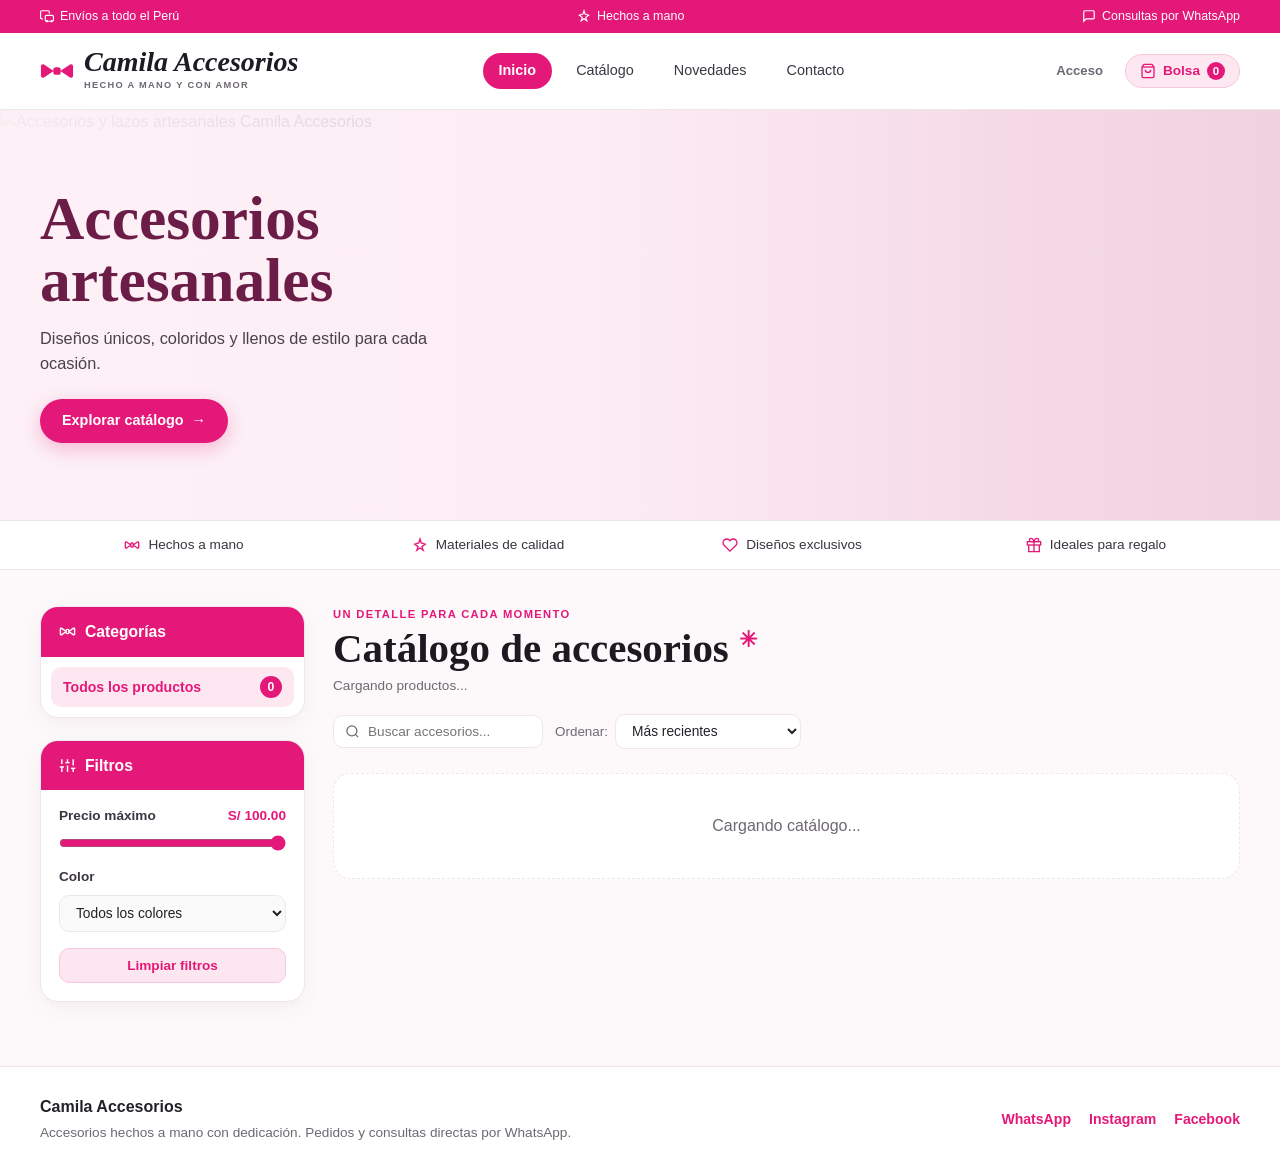
==== commit 7739cfb9: "Update brand tagline in index.html" ====
--- a/index.html
+++ b/index.html
@@ -55,7 +55,7 @@
         </span>
         <span class="brand__text">
           <span class="brand__name" id="brand-name">Camila Accesorios</span>
-          <span class="brand__tagline" id="brand-tagline">DETALLES CON ESTILO Y AMOR</span>
+          <span class="brand__tagline" id="brand-tagline">HECHO A MANO Y CON AMOR</span>
         </span>
       </a>
 
@@ -329,4 +329,4 @@
   <script type="module" src="js/catalogo.js"></script>
   <script type="module" src="js/bolsa.js"></script>
 </body>
-</html>+</html>
--- a/css/styles.css
+++ b/css/styles.css
@@ -1,30 +1,40 @@
 :root {
-  --bg: #fffdfb;
-  --bg-alt: #fdf4f6;
-  --surface: #ffffff;
-  --primary: #c95d7e;
-  --primary-dark: #a84463;
-  --accent: #f6dce4;
-  --text: #2c2427;
-  --muted: #6f6266;
-  --border: #eddde2;
-  --wa: #1f9d55;
-  --danger: #dc2626;
-  --radius: 14px;
-  --shadow: 0 6px 20px rgba(44, 36, 39, 0.06);
-}
-
-* {
+  --bg-page: #fdf9fa;
+  --bg-surface: #ffffff;
+  --bg-soft-pink: #fce7f0;
+  --bg-card-img: #f8f5f7;
+  --primary: #e41878;
+  --primary-hover: #c51165;
+  --primary-soft: #fde8f2;
+  --primary-border: #f8c6de;
+  --plum-title: #6b1d47;
+  --text-main: #232026;
+  --text-muted: #6e6873;
+  --border-light: #ece7ec;
+  --radius-card: 18px;
+  --radius-pill: 999px;
+  --shadow-card: 0 6px 20px rgba(72, 18, 45, 0.05);
+  --shadow-hover: 0 12px 28px rgba(228, 24, 120, 0.12);
+}
+
+*,
+*::before,
+*::after {
   box-sizing: border-box;
   margin: 0;
   padding: 0;
 }
 
+html {
+  scroll-behavior: smooth;
+}
+
 body {
-  font-family: system-ui, -apple-system, 'Segoe UI', Roboto, sans-serif;
-  background: var(--bg);
-  color: var(--text);
+  font-family: 'Plus Jakarta Sans', -apple-system, BlinkMacSystemFont, sans-serif;
+  background-color: var(--bg-page);
+  color: var(--text-main);
   line-height: 1.5;
+  -webkit-font-smoothing: antialiased;
 }
 
 a {
@@ -32,518 +42,861 @@
   text-decoration: none;
 }
 
+button,
+input,
+select {
+  font-family: inherit;
+}
+
 img {
+  display: block;
   max-width: 100%;
-  display: block;
 }
 
 .container {
-  width: min(1140px, 92%);
+  width: 100%;
+  max-width: 1240px;
   margin: 0 auto;
-}
-
-/* Top banner y header */
-.top-banner {
-  background: var(--primary);
-  color: #fff;
-  text-align: center;
-  font-size: 0.85rem;
-  padding: 0.45rem 1rem;
-}
-
+  padding: 0 20px;
+}
+
+/* 1. BARRA SUPERIOR */
+.top-bar {
+  background-color: var(--primary);
+  color: #ffffff;
+  font-size: 0.78rem;
+  font-weight: 500;
+  padding: 7px 0;
+}
+
+.top-bar__inner {
+  display: flex;
+  align-items: center;
+  justify-content: space-between;
+  gap: 12px;
+  flex-wrap: wrap;
+}
+
+.top-bar__item,
+.top-bar__item a {
+  display: inline-flex;
+  align-items: center;
+  gap: 6px;
+}
+
+.top-bar__item svg {
+  width: 14px;
+  height: 14px;
+  flex-shrink: 0;
+}
+
+/* 2. ENCABEZADO */
 .site-header {
+  background-color: var(--bg-surface);
+  border-bottom: 1px solid var(--border-light);
   position: sticky;
   top: 0;
-  z-index: 30;
-  background: rgba(255, 253, 251, 0.95);
-  backdrop-filter: blur(8px);
-  border-bottom: 1px solid var(--border);
-}
-
-.header-inner {
+  z-index: 40;
+}
+
+.header__inner {
+  min-height: 76px;
   display: flex;
   align-items: center;
   justify-content: space-between;
-  gap: 1rem;
-  padding: 0.85rem 0;
+  gap: 20px;
 }
 
 .brand {
-  display: flex;
-  align-items: center;
-  gap: 0.7rem;
-}
-
-.brand-badge {
-  width: 40px;
-  height: 40px;
-  border-radius: 50%;
-  background: var(--accent);
-  color: var(--primary-dark);
-  font-weight: 700;
-  display: grid;
-  place-items: center;
-}
-
-.brand small {
-  display: block;
-  color: var(--muted);
-  font-size: 0.78rem;
-}
-
-.main-nav {
-  display: flex;
-  gap: 1.2rem;
-  flex-wrap: wrap;
-}
-
-.main-nav a {
-  font-size: 0.95rem;
-  color: var(--text);
+  display: inline-flex;
+  align-items: center;
+  gap: 10px;
+}
+
+.brand__icon {
+  color: var(--primary);
+  display: inline-flex;
+  align-items: center;
+}
+
+.brand__icon svg {
+  width: 34px;
+  height: 24px;
+}
+
+.brand__text {
+  display: flex;
+  flex-direction: column;
+}
+
+.brand__name {
+  font-family: 'Cormorant Garamond', Georgia, serif;
+  font-style: italic;
+  font-weight: 700;
+  font-size: 1.75rem;
+  line-height: 1;
+  color: #1f1b24;
+}
+
+.brand__tagline {
+  font-size: 0.58rem;
+  font-weight: 700;
+  letter-spacing: 0.14em;
+  text-transform: uppercase;
+  color: var(--text-muted);
+  margin-top: 3px;
+}
+
+.nav-menu {
+  display: flex;
+  align-items: center;
+  gap: 8px;
+}
+
+.nav-link {
+  font-size: 0.9rem;
   font-weight: 500;
-}
-
-.main-nav a:hover {
-  color: var(--primary);
-}
-
-.btn-bolsa {
-  background: var(--primary);
-  color: #fff;
+  color: #3c3742;
+  padding: 7px 16px;
+  border-radius: var(--radius-pill);
+  transition: background-color 0.2s ease, color 0.2s ease;
+}
+
+.nav-link:hover {
+  background-color: var(--primary-soft);
+  color: var(--primary);
+}
+
+.nav-link.is-active {
+  background-color: var(--primary);
+  color: #ffffff;
+  font-weight: 600;
+}
+
+.header__actions {
+  display: flex;
+  align-items: center;
+  gap: 10px;
+}
+
+.btn-ghost-sm {
+  font-size: 0.82rem;
+  font-weight: 600;
+  color: var(--text-muted);
+  padding: 6px 12px;
+  border-radius: var(--radius-pill);
+  transition: color 0.2s ease, background-color 0.2s ease;
+}
+
+.btn-ghost-sm:hover {
+  color: var(--primary);
+  background-color: var(--primary-soft);
+}
+
+.btn-bag {
+  display: inline-flex;
+  align-items: center;
+  gap: 7px;
+  background-color: var(--primary-soft);
+  color: var(--primary);
+  border: 1px solid var(--primary-border);
+  border-radius: var(--radius-pill);
+  padding: 7px 14px;
+  font-size: 0.85rem;
+  font-weight: 700;
+  cursor: pointer;
+  transition: background-color 0.2s ease, color 0.2s ease;
+}
+
+.btn-bag:hover {
+  background-color: var(--primary);
+  color: #ffffff;
+}
+
+.btn-bag svg {
+  width: 16px;
+  height: 16px;
+}
+
+.bag-count {
+  background-color: var(--primary);
+  color: #ffffff;
+  font-size: 0.72rem;
+  min-width: 18px;
+  height: 18px;
+  border-radius: 999px;
+  display: inline-flex;
+  align-items: center;
+  justify-content: center;
+  padding: 0 5px;
+}
+
+.btn-bag:hover .bag-count {
+  background-color: #ffffff;
+  color: var(--primary);
+}
+
+/* 3. PORTADA / HERO */
+.hero {
+  position: relative;
+  min-height: 410px;
+  display: flex;
+  align-items: center;
+  overflow: hidden;
+  background: linear-gradient(90deg, #fcebf2 0%, #f7dbe7 55%, #efd0de 100%);
+}
+
+.hero__media {
+  position: absolute;
+  inset: 0;
+  z-index: 0;
+}
+
+.hero__media img {
+  width: 100%;
+  height: 100%;
+  object-fit: cover;
+  object-position: right center;
+}
+
+.hero__overlay {
+  position: absolute;
+  inset: 0;
+  background: linear-gradient(
+    90deg,
+    rgba(253, 240, 246, 0.96) 0%,
+    rgba(253, 240, 246, 0.85) 42%,
+    rgba(253, 240, 246, 0.18) 78%,
+    rgba(253, 240, 246, 0.05) 100%
+  );
+}
+
+.hero__content {
+  position: relative;
+  z-index: 1;
+  padding: 48px 20px;
+}
+
+.hero__box {
+  max-width: 470px;
+}
+
+.hero__title {
+  font-family: 'Cormorant Garamond', Georgia, serif;
+  font-weight: 700;
+  font-size: clamp(2.6rem, 4.8vw, 3.85rem);
+  line-height: 1.02;
+  color: var(--plum-title);
+  margin-bottom: 14px;
+}
+
+.hero__subtitle {
+  font-size: 1.02rem;
+  color: #48424d;
+  margin-bottom: 24px;
+  max-width: 390px;
+}
+
+.btn-pill {
+  display: inline-flex;
+  align-items: center;
+  gap: 8px;
+  background-color: var(--primary);
+  color: #ffffff;
   border: none;
-  padding: 0.55rem 1rem;
-  border-radius: 999px;
+  border-radius: var(--radius-pill);
+  padding: 11px 22px;
+  font-size: 0.9rem;
   font-weight: 600;
   cursor: pointer;
-}
-
-/* Botones generales */
-.btn {
+  box-shadow: 0 6px 18px rgba(228, 24, 120, 0.25);
+  transition: background-color 0.2s ease, transform 0.15s ease;
+}
+
+.btn-pill:hover {
+  background-color: var(--primary-hover);
+  transform: translateY(-1px);
+}
+
+.btn-pill--full {
+  width: 100%;
+  justify-content: center;
+}
+
+/* 4. FRANJA DE BENEFICIOS */
+.benefits-strip {
+  background-color: var(--bg-surface);
+  border-top: 1px solid var(--border-light);
+  border-bottom: 1px solid var(--border-light);
+  padding: 14px 0;
+}
+
+.benefits-grid {
+  display: grid;
+  grid-template-columns: repeat(4, 1fr);
+  gap: 16px;
+  align-items: center;
+}
+
+.benefit-item {
+  display: flex;
+  align-items: center;
+  justify-content: center;
+  gap: 8px;
+  font-size: 0.85rem;
+  font-weight: 500;
+  color: #3a3540;
+}
+
+.benefit-item svg {
+  width: 16px;
+  height: 16px;
+  color: var(--primary);
+  flex-shrink: 0;
+}
+
+/* 5. CATÁLOGO */
+.catalog-section {
+  padding: 36px 0 64px;
+}
+
+.catalog-layout {
+  display: grid;
+  grid-template-columns: 265px minmax(0, 1fr);
+  gap: 28px;
+  align-items: start;
+}
+
+/* SIDEBAR */
+.sidebar {
+  display: flex;
+  flex-direction: column;
+  gap: 22px;
+}
+
+.sidebar-card {
+  background-color: var(--bg-surface);
+  border: 1px solid var(--border-light);
+  border-radius: var(--radius-card);
+  overflow: hidden;
+  box-shadow: var(--shadow-card);
+}
+
+.sidebar-card__header {
+  background-color: var(--primary);
+  color: #ffffff;
+  padding: 13px 18px;
+  display: flex;
+  align-items: center;
+  gap: 9px;
+}
+
+.sidebar-card__header svg {
+  width: 17px;
+  height: 17px;
+}
+
+.sidebar-card__header h2 {
+  font-size: 0.98rem;
+  font-weight: 700;
+}
+
+.category-list {
+  list-style: none;
+  padding: 10px;
+  display: flex;
+  flex-direction: column;
+  gap: 4px;
+}
+
+.category-btn {
+  width: 100%;
+  display: flex;
+  align-items: center;
+  justify-content: space-between;
+  gap: 8px;
+  padding: 9px 12px;
+  border-radius: 10px;
+  border: none;
+  background: transparent;
+  color: #3b3642;
+  font-size: 0.88rem;
+  font-weight: 500;
+  cursor: pointer;
+  text-align: left;
+  transition: background-color 0.18s ease, color 0.18s ease;
+}
+
+.category-btn:hover {
+  background-color: var(--bg-soft-pink);
+  color: var(--primary);
+}
+
+.category-btn.is-active {
+  background-color: var(--primary-soft);
+  color: var(--primary);
+  font-weight: 700;
+}
+
+.category-count {
+  font-size: 0.76rem;
+  font-weight: 700;
+  color: var(--primary);
+  background-color: var(--primary-soft);
+  min-width: 22px;
+  height: 22px;
+  border-radius: 999px;
   display: inline-flex;
   align-items: center;
   justify-content: center;
-  gap: 0.4rem;
-  padding: 0.65rem 1.2rem;
-  border-radius: 999px;
+  padding: 0 6px;
+}
+
+.category-btn.is-active .category-count {
+  background-color: var(--primary);
+  color: #ffffff;
+}
+
+.sidebar-card__body {
+  padding: 16px 18px 18px;
+  display: flex;
+  flex-direction: column;
+  gap: 16px;
+}
+
+.filter-group {
+  display: flex;
+  flex-direction: column;
+  gap: 8px;
+}
+
+.filter-label-row {
+  display: flex;
+  align-items: center;
+  justify-content: space-between;
+  font-size: 0.85rem;
+}
+
+.filter-group label {
+  font-size: 0.85rem;
   font-weight: 600;
-  font-size: 0.95rem;
-  border: 1px solid transparent;
+  color: #3a3540;
+}
+
+.filter-price-value {
+  font-weight: 700;
+  color: var(--primary);
+}
+
+.range-slider {
+  width: 100%;
+  accent-color: var(--primary);
   cursor: pointer;
-  transition: 0.2s ease;
-}
-
-.btn-primary {
-  background: var(--primary);
-  color: #fff;
-}
-
-.btn-primary:hover {
-  background: var(--primary-dark);
-}
-
-.btn-outline {
-  background: transparent;
+}
+
+.select-control {
+  width: 100%;
+  padding: 9px 12px;
+  border-radius: 10px;
+  border: 1px solid var(--border-light);
+  background-color: #fafafa;
+  color: var(--text-main);
+  font-size: 0.86rem;
+  cursor: pointer;
+}
+
+.select-control:focus {
+  outline: 2px solid var(--primary-border);
   border-color: var(--primary);
-  color: var(--primary-dark);
-}
-
-.btn-whatsapp {
-  background: var(--wa);
-  color: #fff;
-}
-
-.btn-danger {
-  background: var(--danger);
-  color: #fff;
-}
-
-.btn-sm {
-  padding: 0.4rem 0.85rem;
+}
+
+.btn-clear-filters {
+  width: 100%;
+  padding: 9px 14px;
+  border-radius: 10px;
+  border: 1px solid var(--primary-border);
+  background-color: var(--bg-soft-pink);
+  color: var(--primary);
   font-size: 0.85rem;
-}
-
-.full-width {
+  font-weight: 700;
+  cursor: pointer;
+  transition: background-color 0.2s ease, color 0.2s ease;
+}
+
+.btn-clear-filters:hover {
+  background-color: var(--primary);
+  color: #ffffff;
+}
+
+/* ENCABEZADO DEL CATÁLOGO */
+.catalog-header {
+  display: flex;
+  align-items: flex-end;
+  justify-content: space-between;
+  gap: 18px;
+  margin-bottom: 24px;
+  flex-wrap: wrap;
+}
+
+.catalog-eyebrow {
+  display: block;
+  font-size: 0.7rem;
+  font-weight: 700;
+  letter-spacing: 0.12em;
+  text-transform: uppercase;
+  color: var(--primary);
+  margin-bottom: 4px;
+}
+
+.catalog-title {
+  font-family: 'Cormorant Garamond', Georgia, serif;
+  font-weight: 700;
+  font-size: clamp(2rem, 3.2vw, 2.65rem);
+  line-height: 1.05;
+  color: #1c1921;
+}
+
+.catalog-sparkle {
+  color: var(--primary);
+  font-style: normal;
+  font-size: 1.35rem;
+  vertical-align: super;
+}
+
+.catalog-count {
+  font-size: 0.85rem;
+  color: var(--text-muted);
+  margin-top: 6px;
+}
+
+.catalog-controls {
+  display: flex;
+  align-items: center;
+  gap: 12px;
+  flex-wrap: wrap;
+}
+
+.search-box {
+  position: relative;
+  display: flex;
+  align-items: center;
+}
+
+.search-box svg {
+  position: absolute;
+  left: 12px;
+  width: 15px;
+  height: 15px;
+  color: var(--text-muted);
+  pointer-events: none;
+}
+
+.search-box input {
+  width: 210px;
+  padding: 8px 12px 8px 34px;
+  border-radius: 10px;
+  border: 1px solid var(--border-light);
+  background-color: var(--bg-surface);
+  font-size: 0.85rem;
+  color: var(--text-main);
+}
+
+.search-box input:focus {
+  outline: 2px solid var(--primary-border);
+  border-color: var(--primary);
+}
+
+.sort-box {
+  display: flex;
+  align-items: center;
+  gap: 7px;
+  font-size: 0.84rem;
+  color: var(--text-muted);
+}
+
+.select-control--compact {
+  width: auto;
+  padding: 8px 12px;
+  background-color: var(--bg-surface);
+}
+
+/* CUADRÍCULA DE TARJETAS */
+.products-grid {
+  display: grid;
+  grid-template-columns: repeat(4, minmax(0, 1fr));
+  gap: 18px;
+}
+
+.product-card {
+  background-color: var(--bg-surface);
+  border: 1px solid var(--border-light);
+  border-radius: var(--radius-card);
+  padding: 12px 12px 18px;
+  text-align: center;
+  box-shadow: var(--shadow-card);
+  transition: transform 0.2s ease, box-shadow 0.2s ease, border-color 0.2s ease;
+  display: flex;
+  flex-direction: column;
+}
+
+.product-card:hover {
+  transform: translateY(-4px);
+  box-shadow: var(--shadow-hover);
+  border-color: var(--primary-border);
+}
+
+.product-card__media {
+  position: relative;
+  background-color: var(--bg-card-img);
+  border-radius: 14px;
+  aspect-ratio: 1 / 1;
+  overflow: hidden;
+  display: flex;
+  align-items: center;
+  justify-content: center;
+  margin-bottom: 14px;
+}
+
+.product-card__media img {
   width: 100%;
-}
-
-/* Hero */
-.hero {
-  background: linear-gradient(135deg, var(--bg-alt), #fff);
-  padding: 4rem 0;
-  border-bottom: 1px solid var(--border);
-}
-
-.hero-content {
-  max-width: 650px;
-}
-
-.pill {
-  display: inline-block;
-  background: var(--accent);
-  color: var(--primary-dark);
-  padding: 0.25rem 0.8rem;
-  border-radius: 999px;
-  font-size: 0.8rem;
-  font-weight: 600;
-  margin-bottom: 0.8rem;
-}
-
-.hero h1 {
-  font-size: clamp(2rem, 4vw, 2.9rem);
-  margin-bottom: 0.75rem;
-}
-
-.hero p {
-  color: var(--muted);
-  font-size: 1.05rem;
-  margin-bottom: 1.5rem;
-}
-
-.hero-buttons {
-  display: flex;
-  gap: 0.8rem;
-  flex-wrap: wrap;
-}
-
-/* Secciones */
-.section {
-  padding: 3.5rem 0;
-}
-
-.section-alt {
-  background: var(--bg-alt);
-}
-
-.section-header {
-  margin-bottom: 1.8rem;
-}
-
-.section-header h2 {
-  font-size: 1.75rem;
-  margin-bottom: 0.35rem;
-}
-
-.section-header p,
-.texto-suave {
-  color: var(--muted);
-}
-
-/* Filtros y catálogo */
-.toolbar-catalogo {
-  display: flex;
-  gap: 0.8rem;
-  flex-wrap: wrap;
-  margin-bottom: 1rem;
-}
-
-.toolbar-catalogo input,
-.toolbar-catalogo select {
-  padding: 0.65rem 0.9rem;
-  border: 1px solid var(--border);
-  border-radius: 10px;
-  background: var(--surface);
-  font-size: 0.95rem;
-}
-
-.toolbar-catalogo input {
-  flex: 1 1 260px;
-}
-
-.categorias-pills {
-  display: flex;
-  gap: 0.5rem;
-  flex-wrap: wrap;
-  margin-bottom: 1.6rem;
-}
-
-.categorias-pills button {
-  padding: 0.45rem 0.95rem;
-  border-radius: 999px;
-  border: 1px solid var(--border);
-  background: var(--surface);
-  cursor: pointer;
-  font-weight: 500;
-}
-
-.categorias-pills button.active {
-  background: var(--primary);
-  color: #fff;
-  border-color: var(--primary);
-}
-
-.grid-productos {
-  display: grid;
-  grid-template-columns: repeat(auto-fill, minmax(240px, 1fr));
-  gap: 1.3rem;
-}
-
-.card-producto {
-  background: var(--surface);
-  border: 1px solid var(--border);
-  border-radius: var(--radius);
-  padding: 0.9rem;
-  box-shadow: var(--shadow);
-  display: flex;
-  flex-direction: column;
-  gap: 0.5rem;
-  position: relative;
-}
-
-.card-producto img {
-  width: 100%;
-  height: 220px;
+  height: 100%;
   object-fit: cover;
-  border-radius: 10px;
-  background: var(--bg-alt);
-}
-
-.badge-estado {
+}
+
+.badge-novedad {
   position: absolute;
-  top: 1.3rem;
-  left: 1.3rem;
-  background: rgba(255, 255, 255, 0.92);
-  padding: 0.2rem 0.6rem;
-  border-radius: 999px;
-  font-size: 0.75rem;
-  font-weight: 600;
-}
-
-.card-producto.agotado .badge-estado {
-  color: var(--danger);
-}
-
-.card-producto .precio {
-  font-weight: 700;
-  color: var(--primary-dark);
-  font-size: 1.05rem;
-}
-
-.card-producto .desc {
-  font-size: 0.88rem;
-  color: var(--muted);
-  flex-grow: 1;
-}
-
-.card-producto button {
-  width: 100%;
-  padding: 0.6rem;
+  top: 10px;
+  left: 10px;
+  background-color: var(--primary);
+  color: #ffffff;
+  font-size: 0.68rem;
+  font-weight: 700;
+  padding: 3px 9px;
+  border-radius: var(--radius-pill);
+  letter-spacing: 0.02em;
+}
+
+.product-card__title {
+  font-size: 0.92rem;
+  font-weight: 700;
+  color: #1f1b24;
+  margin-bottom: 4px;
+}
+
+.product-card__price {
+  font-size: 0.94rem;
+  font-weight: 700;
+  color: var(--primary);
+  margin-bottom: 8px;
+}
+
+.product-card__link {
+  background: none;
   border: none;
-  border-radius: 10px;
-  background: var(--primary);
-  color: #fff;
+  color: var(--primary);
+  font-size: 0.78rem;
   font-weight: 600;
   cursor: pointer;
-}
-
-.card-producto button:disabled {
-  background: #d1c7ca;
-  cursor: not-allowed;
-}
-
-/* Reseñas, capturas y FAQ */
-.grid-resenas,
-.grid-capturas {
-  display: grid;
-  grid-template-columns: repeat(auto-fill, minmax(250px, 1fr));
-  gap: 1rem;
-  margin-bottom: 2rem;
-}
-
-.resena-card,
-.card-form-resena,
-.captura-item {
-  background: var(--surface);
-  border: 1px solid var(--border);
-  border-radius: var(--radius);
-  padding: 1.1rem;
-}
-
-.estrellas {
-  color: #e69d00;
-  margin-bottom: 0.4rem;
-}
-
-.sub-bloque h3 {
-  margin-bottom: 1rem;
-}
-
-.form-grid {
-  display: grid;
-  grid-template-columns: 1fr 1fr;
-  gap: 0.9rem;
-  margin-top: 1rem;
-}
-
-.form-grid .full {
+  align-self: center;
+  padding: 2px 6px;
+}
+
+.product-card__link:hover {
+  text-decoration: underline;
+}
+
+.empty-state {
   grid-column: 1 / -1;
-}
-
-.form-grid input,
-.form-grid select,
-.form-grid textarea {
-  width: 100%;
-  padding: 0.6rem 0.8rem;
-  border: 1px solid var(--border);
-  border-radius: 10px;
-  margin-top: 0.3rem;
-}
-
-.acordeon-faq details {
-  background: var(--surface);
-  border: 1px solid var(--border);
-  border-radius: 10px;
-  padding: 0.95rem 1.1rem;
-  margin-bottom: 0.7rem;
-}
-
-.acordeon-faq summary {
+  text-align: center;
+  padding: 40px 20px;
+  color: var(--text-muted);
+  background-color: var(--bg-surface);
+  border-radius: var(--radius-card);
+  border: 1px dashed var(--border-light);
+}
+
+/* FOOTER */
+.site-footer {
+  background-color: var(--bg-surface);
+  border-top: 1px solid var(--border-light);
+  padding: 28px 0;
+}
+
+.footer__inner {
+  display: flex;
+  align-items: center;
+  justify-content: space-between;
+  gap: 16px;
+  flex-wrap: wrap;
+}
+
+.footer__inner p {
+  font-size: 0.85rem;
+  color: var(--text-muted);
+  margin-top: 4px;
+}
+
+.footer__links {
+  display: flex;
+  gap: 18px;
+  font-size: 0.88rem;
   font-weight: 600;
-  cursor: pointer;
-}
-
-.acordeon-faq details p {
-  margin-top: 0.6rem;
-  color: var(--muted);
-}
-
-/* Footer */
-.site-footer {
-  background: #2c2427;
-  color: #f4ecef;
-  padding-top: 2.5rem;
-}
-
-.footer-grid {
-  display: grid;
-  grid-template-columns: repeat(auto-fit, minmax(210px, 1fr));
-  gap: 1.5rem;
-  padding-bottom: 2rem;
-}
-
-.footer-grid ul {
-  list-style: none;
-  margin-top: 0.6rem;
-}
-
-.footer-grid li {
-  margin-bottom: 0.4rem;
-}
-
-.redes-links {
-  display: flex;
-  gap: 0.8rem;
-  flex-wrap: wrap;
-  margin-top: 0.6rem;
-}
-
-.footer-bottom {
-  border-top: 1px solid rgba(255, 255, 255, 0.12);
-  text-align: center;
-  padding: 1rem;
-  font-size: 0.85rem;
-}
-
-/* Drawer bolsa */
-.drawer-bolsa {
-  position: fixed;
-  top: 0;
-  right: -380px;
-  width: min(360px, 92vw);
-  height: 100vh;
-  background: var(--surface);
-  z-index: 50;
-  display: flex;
-  flex-direction: column;
-  box-shadow: -8px 0 25px rgba(0, 0, 0, 0.15);
-  transition: right 0.25s ease;
-}
-
-.drawer-bolsa.open {
-  right: 0;
-}
-
-.backdrop {
+  color: var(--primary);
+}
+
+/* MODAL Y BOLSA */
+.modal-backdrop,
+.drawer-backdrop {
   position: fixed;
   inset: 0;
-  background: rgba(0, 0, 0, 0.4);
-  z-index: 40;
+  background-color: rgba(24, 14, 20, 0.5);
+  z-index: 60;
+  display: flex;
+  align-items: center;
+  justify-content: center;
+  padding: 16px;
+}
+
+.modal-backdrop[hidden],
+.drawer-backdrop[hidden] {
   display: none;
 }
 
-.backdrop.open {
-  display: block;
-}
-
-.drawer-header,
-.drawer-footer {
-  padding: 1rem;
-  border-bottom: 1px solid var(--border);
+.modal-card {
+  background-color: var(--bg-surface);
+  border-radius: 20px;
+  max-width: 680px;
+  width: 100%;
+  padding: 24px;
+  position: relative;
+}
+
+.modal-close {
+  position: absolute;
+  top: 14px;
+  right: 14px;
+  width: 32px;
+  height: 32px;
+  border-radius: 999px;
+  border: 1px solid var(--border-light);
+  background: var(--bg-surface);
+  cursor: pointer;
+  font-size: 0.9rem;
+}
+
+.modal-detalle__grid {
+  display: grid;
+  grid-template-columns: 1fr 1.1fr;
+  gap: 22px;
+  align-items: center;
+}
+
+.modal-detalle__img img {
+  border-radius: 14px;
+  aspect-ratio: 1 / 1;
+  object-fit: cover;
+  background: var(--bg-card-img);
+}
+
+.modal-detalle__cat {
+  font-size: 0.75rem;
+  font-weight: 700;
+  text-transform: uppercase;
+  color: var(--primary);
+}
+
+.modal-detalle__info h3 {
+  font-size: 1.4rem;
+  margin: 4px 0 8px;
+}
+
+.modal-detalle__precio {
+  font-size: 1.2rem;
+  font-weight: 700;
+  color: var(--primary);
+  margin-bottom: 12px;
+}
+
+.modal-detalle__desc {
+  font-size: 0.9rem;
+  color: var(--text-muted);
+  margin-bottom: 18px;
+}
+
+.drawer-backdrop {
+  justify-content: flex-end;
+  padding: 0;
+}
+
+.drawer-panel {
+  width: 100%;
+  max-width: 380px;
+  height: 100%;
+  background-color: var(--bg-surface);
+  display: flex;
+  flex-direction: column;
+  padding: 22px;
 }
 
 .drawer-header {
   display: flex;
+  align-items: center;
   justify-content: space-between;
-  align-items: center;
-}
-
-.drawer-header button {
-  background: none;
-  border: none;
-  font-size: 1.2rem;
-  cursor: pointer;
+  padding-bottom: 14px;
+  border-bottom: 1px solid var(--border-light);
+  position: relative;
 }
 
 .drawer-body {
-  padding: 1rem;
   flex: 1;
   overflow-y: auto;
-}
-
-.bolsa-item {
+  padding: 16px 0;
+  display: flex;
+  flex-direction: column;
+  gap: 12px;
+}
+
+.drawer-footer {
+  border-top: 1px solid var(--border-light);
+  padding-top: 14px;
+  display: flex;
+  flex-direction: column;
+  gap: 12px;
+}
+
+.drawer-total {
   display: flex;
   justify-content: space-between;
-  align-items: center;
-  gap: 0.5rem;
-  padding: 0.65rem 0;
-  border-bottom: 1px solid var(--border);
-}
-
-.bolsa-item small {
-  display: block;
-  color: var(--muted);
-}
-
-.bolsa-controles {
-  display: flex;
-  align-items: center;
-  gap: 0.35rem;
-}
-
-.bolsa-controles button {
-  width: 26px;
-  height: 26px;
-  border: 1px solid var(--border);
-  background: var(--bg);
-  border-radius: 6px;
-  cursor: pointer;
-}
-
-.drawer-footer {
-  border-top: 1px solid var(--border);
-  border-bottom: none;
-}
-
-.bolsa-total {
-  display: flex;
-  justify-content: space-between;
-  margin-bottom: 0.8rem;
-}
-
-@media (max-width: 720px) {
-  .main-nav {
+  font-size: 1rem;
+}
+
+/* RESPONSIVE */
+@media (max-width: 1024px) {
+  .catalog-layout {
+    grid-template-columns: 1fr;
+  }
+
+  .products-grid {
+    grid-template-columns: repeat(3, minmax(0, 1fr));
+  }
+}
+
+@media (max-width: 768px) {
+  .nav-menu {
     display: none;
   }
-  .form-grid {
+
+  .benefits-grid {
+    grid-template-columns: repeat(2, 1fr);
+    justify-items: start;
+  }
+
+  .products-grid {
+    grid-template-columns: repeat(2, minmax(0, 1fr));
+    gap: 12px;
+  }
+
+  .modal-detalle__grid {
     grid-template-columns: 1fr;
   }
 }
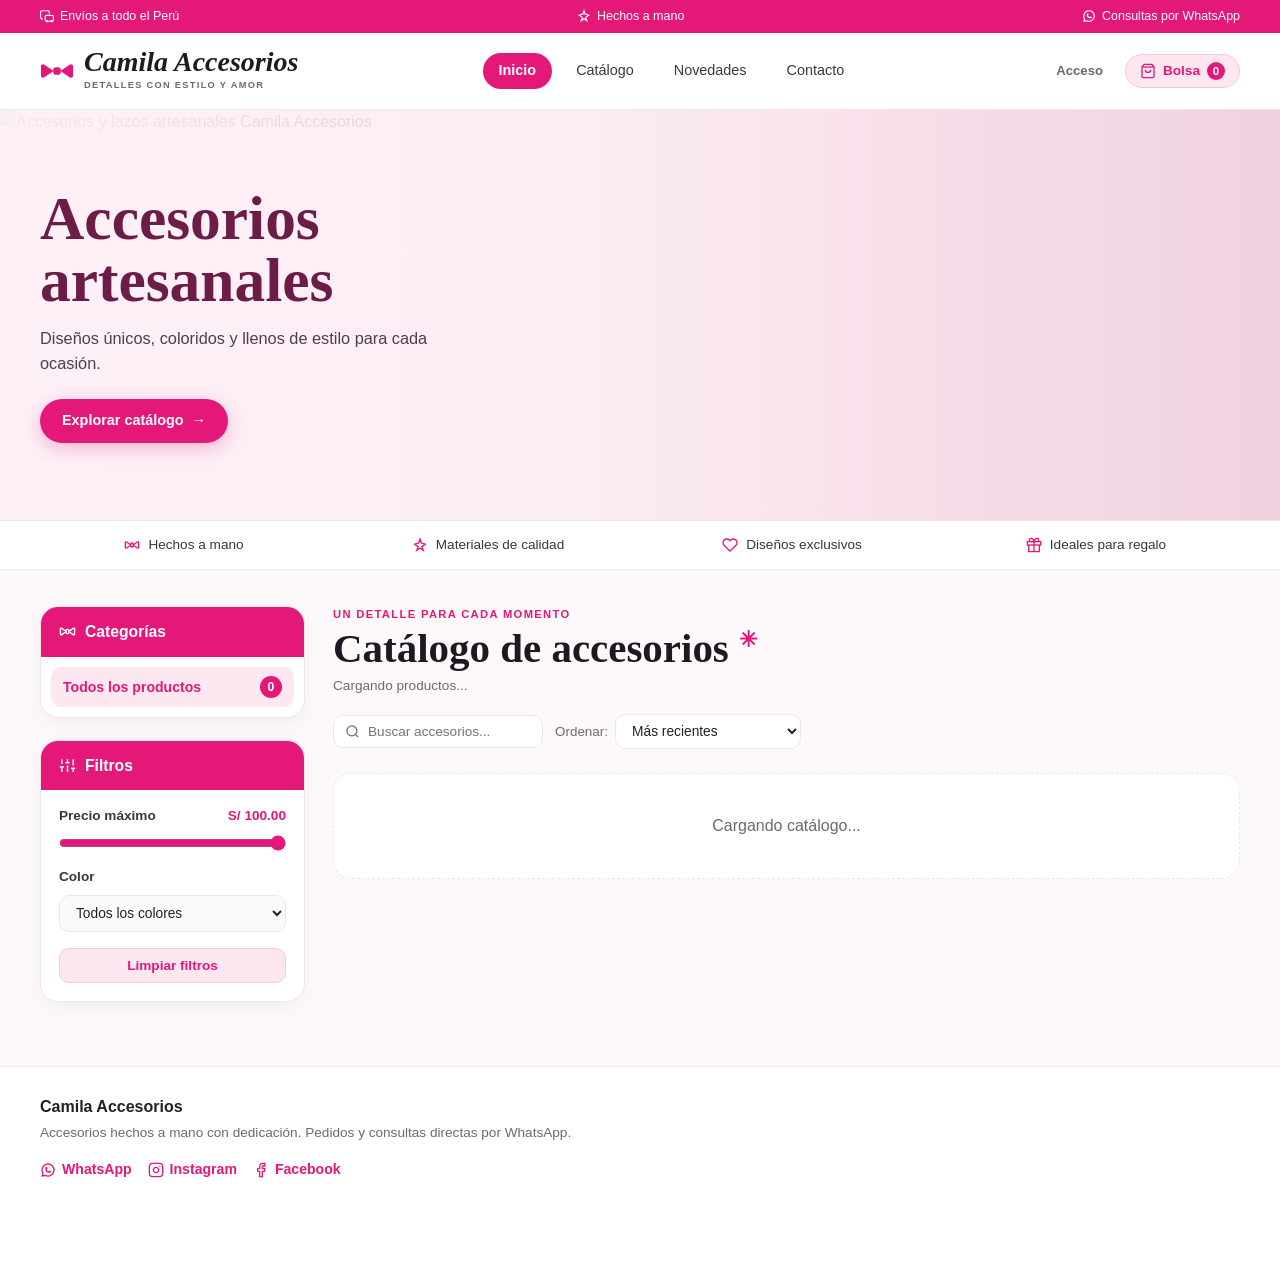
==== commit 2c89400e: "Enhance accessibility and update footer links Updated SVG elements to include aria-hidden attributes" ====
--- a/index.html
+++ b/index.html
@@ -15,7 +15,7 @@
   <div class="top-bar">
     <div class="container top-bar__inner">
       <div class="top-bar__item">
-        <svg viewBox="0 0 24 24" fill="none" stroke="currentColor" stroke-width="2">
+        <svg viewBox="0 0 24 24" fill="none" stroke="currentColor" stroke-width="2" aria-hidden="true">
           <path d="M5 17H3a2 2 0 0 1-2-2V5a2 2 0 0 1 2-2h11a2 2 0 0 1 2 2v3" />
           <rect x="9" y="11" width="14" height="10" rx="2" />
           <circle cx="12" cy="21" r="1" />
@@ -25,16 +25,18 @@
       </div>
 
       <div class="top-bar__item">
-        <svg viewBox="0 0 24 24" fill="none" stroke="currentColor" stroke-width="2">
+        <svg viewBox="0 0 24 24" fill="none" stroke="currentColor" stroke-width="2" aria-hidden="true">
           <path d="M12 3l1.9 5.8L20 10.7l-5.1 3.7L16.8 20 12 16.6 7.2 20l1.9-5.6L4 10.7l6.1-1.9L12 3z" />
         </svg>
         <span id="topbar-calidad">Hechos a mano</span>
       </div>
 
       <div class="top-bar__item">
-        <a id="topbar-whatsapp-link" href="#" target="_blank" rel="noopener noreferrer">
-          <svg viewBox="0 0 24 24" fill="none" stroke="currentColor" stroke-width="2">
-            <path d="M21 15a2 2 0 0 1-2 2H7l-4 4V5a2 2 0 0 1 2-2h14a2 2 0 0 1 2 2z" />
+        <a id="topbar-whatsapp-link" href="https://wa.me/51900000000" target="_blank" rel="noopener noreferrer">
+          <!-- Ícono WhatsApp -->
+          <svg viewBox="0 0 24 24" width="16" height="16" fill="none" stroke="currentColor" stroke-width="2" stroke-linecap="round" stroke-linejoin="round" aria-hidden="true">
+            <path d="M3 21l1.65-3.8a9 9 0 1 1 3.4 2.9L3 21" />
+            <path d="M9 10a.5.5 0 0 0 1 0V9a.5.5 0 0 0-1 0v1a5 5 0 0 0 5 5h1a.5.5 0 0 0 0-1h-1a.5.5 0 0 0 0 1" />
           </svg>
           <span id="topbar-whatsapp-text">Consultas por WhatsApp</span>
         </a>
@@ -55,7 +57,7 @@
         </span>
         <span class="brand__text">
           <span class="brand__name" id="brand-name">Camila Accesorios</span>
-          <span class="brand__tagline" id="brand-tagline">HECHO A MANO Y CON AMOR</span>
+          <span class="brand__tagline" id="brand-tagline">DETALLES CON ESTILO Y AMOR</span>
         </span>
       </a>
 
@@ -69,7 +71,7 @@
       <div class="header__actions">
         <a href="login.html" class="btn-ghost-sm">Acceso</a>
         <button type="button" class="btn-bag" id="btn-abrir-bolsa" aria-label="Abrir bolsa de compras">
-          <svg viewBox="0 0 24 24" fill="none" stroke="currentColor" stroke-width="2">
+          <svg viewBox="0 0 24 24" fill="none" stroke="currentColor" stroke-width="2" aria-hidden="true">
             <path d="M6 2L3 6v14a2 2 0 0 0 2 2h14a2 2 0 0 0 2-2V6l-3-4z" />
             <line x1="3" y1="6" x2="21" y2="6" />
             <path d="M16 10a4 4 0 0 1-8 0" />
@@ -110,7 +112,7 @@
   <section class="benefits-strip">
     <div class="container benefits-grid">
       <div class="benefit-item">
-        <svg viewBox="0 0 24 24" fill="none" stroke="currentColor" stroke-width="2">
+        <svg viewBox="0 0 24 24" fill="none" stroke="currentColor" stroke-width="2" aria-hidden="true">
           <path d="M10 12L4 7.5c-.8-.6-2 0-2 1v7c0 1 1.2 1.6 2 1l6-4.5z" />
           <path d="M14 12l6-4.5c.8-.6 2 0 2 1v7c0 1-1.2 1.6-2 1L14 12z" />
           <rect x="10" y="9" width="4" height="6" rx="1.5" />
@@ -119,21 +121,21 @@
       </div>
 
       <div class="benefit-item">
-        <svg viewBox="0 0 24 24" fill="none" stroke="currentColor" stroke-width="2">
+        <svg viewBox="0 0 24 24" fill="none" stroke="currentColor" stroke-width="2" aria-hidden="true">
           <path d="M12 3l1.9 5.8L20 10.7l-5.1 3.7L16.8 20 12 16.6 7.2 20l1.9-5.6L4 10.7l6.1-1.9L12 3z" />
         </svg>
         <span>Materiales de calidad</span>
       </div>
 
       <div class="benefit-item">
-        <svg viewBox="0 0 24 24" fill="none" stroke="currentColor" stroke-width="2">
+        <svg viewBox="0 0 24 24" fill="none" stroke="currentColor" stroke-width="2" aria-hidden="true">
           <path d="M20.84 4.61a5.5 5.5 0 0 0-7.78 0L12 5.67l-1.06-1.06a5.5 5.5 0 0 0-7.78 7.78l1.06 1.06L12 21.23l7.78-7.78 1.06-1.06a5.5 5.5 0 0 0 0-7.78z" />
         </svg>
         <span>Diseños exclusivos</span>
       </div>
 
       <div class="benefit-item">
-        <svg viewBox="0 0 24 24" fill="none" stroke="currentColor" stroke-width="2">
+        <svg viewBox="0 0 24 24" fill="none" stroke="currentColor" stroke-width="2" aria-hidden="true">
           <polyline points="20 12 20 22 4 22 4 12" />
           <rect x="2" y="7" width="20" height="5" />
           <line x1="12" y1="22" x2="12" y2="7" />
@@ -154,7 +156,7 @@
         <!-- Bloque Categorías -->
         <div class="sidebar-card">
           <div class="sidebar-card__header">
-            <svg viewBox="0 0 24 24" fill="none" stroke="currentColor" stroke-width="2">
+            <svg viewBox="0 0 24 24" fill="none" stroke="currentColor" stroke-width="2" aria-hidden="true">
               <path d="M10 12L4 7.5c-.8-.6-2 0-2 1v7c0 1 1.2 1.6 2 1l6-4.5z" />
               <path d="M14 12l6-4.5c.8-.6 2 0 2 1v7c0 1-1.2 1.6-2 1L14 12z" />
               <rect x="10" y="9" width="4" height="6" rx="1.5" />
@@ -175,7 +177,7 @@
         <!-- Bloque Filtros -->
         <div class="sidebar-card">
           <div class="sidebar-card__header">
-            <svg viewBox="0 0 24 24" fill="none" stroke="currentColor" stroke-width="2">
+            <svg viewBox="0 0 24 24" fill="none" stroke="currentColor" stroke-width="2" aria-hidden="true">
               <line x1="4" y1="21" x2="4" y2="14" />
               <line x1="4" y1="10" x2="4" y2="3" />
               <line x1="12" y1="21" x2="12" y2="12" />
@@ -201,7 +203,7 @@
                 class="range-slider"
                 min="5"
                 max="100"
-                step="1"
+                step="0.5"
                 value="100"
               />
             </div>
@@ -233,7 +235,7 @@
 
           <div class="catalog-controls">
             <div class="search-box">
-              <svg viewBox="0 0 24 24" fill="none" stroke="currentColor" stroke-width="2">
+              <svg viewBox="0 0 24 24" fill="none" stroke="currentColor" stroke-width="2" aria-hidden="true">
                 <circle cx="11" cy="11" r="8" />
                 <line x1="21" y1="21" x2="16.65" y2="16.65" />
               </svg>
@@ -267,16 +269,39 @@
   </main>
 
   <!-- PIE DE PÁGINA / CONTACTO -->
-  <footer class="site-footer" id="contacto-seccion">
-    <div class="container footer__inner">
+  <footer class="site-footer" id="contacto-seccion" style="padding-bottom: 84px;">
+    <div class="container footer__inner" style="display:flex;flex-direction:column;align-items:flex-start;gap:12px;">
       <div>
         <strong id="footer-marca">Camila Accesorios</strong>
         <p id="footer-descripcion">Accesorios hechos a mano con dedicación. Pedidos y consultas directas por WhatsApp.</p>
       </div>
-      <div class="footer__links">
-        <a id="footer-whatsapp" href="#" target="_blank" rel="noopener noreferrer">WhatsApp</a>
-        <a id="footer-instagram" href="#" target="_blank" rel="noopener noreferrer">Instagram</a>
-        <a id="footer-facebook" href="#" target="_blank" rel="noopener noreferrer">Facebook</a>
+      <div class="footer__links" style="display:flex;flex-wrap:wrap;align-items:center;gap:16px;margin-top:4px;">
+        <a id="footer-whatsapp" href="https://wa.me/51900000000" target="_blank" rel="noopener noreferrer" style="display:inline-flex;align-items:center;gap:6px;">
+          <!-- Ícono WhatsApp -->
+          <svg viewBox="0 0 24 24" width="16" height="16" fill="none" stroke="currentColor" stroke-width="2" stroke-linecap="round" stroke-linejoin="round" aria-hidden="true">
+            <path d="M3 21l1.65-3.8a9 9 0 1 1 3.4 2.9L3 21" />
+            <path d="M9 10a.5.5 0 0 0 1 0V9a.5.5 0 0 0-1 0v1a5 5 0 0 0 5 5h1a.5.5 0 0 0 0-1h-1a.5.5 0 0 0 0 1" />
+          </svg>
+          <span>WhatsApp</span>
+        </a>
+
+        <a id="footer-instagram" href="#" target="_blank" rel="noopener noreferrer" style="display:inline-flex;align-items:center;gap:6px;">
+          <!-- Ícono Instagram -->
+          <svg viewBox="0 0 24 24" width="16" height="16" fill="none" stroke="currentColor" stroke-width="2" stroke-linecap="round" stroke-linejoin="round" aria-hidden="true">
+            <rect x="2" y="2" width="20" height="20" rx="5" ry="5" />
+            <path d="M16 11.37A4 4 0 1 1 12.63 8 4 4 0 0 1 16 11.37z" />
+            <line x1="17.5" y1="6.5" x2="17.51" y2="6.5" />
+          </svg>
+          <span>Instagram</span>
+        </a>
+
+        <a id="footer-facebook" href="#" target="_blank" rel="noopener noreferrer" style="display:inline-flex;align-items:center;gap:6px;">
+          <!-- Ícono Facebook -->
+          <svg viewBox="0 0 24 24" width="16" height="16" fill="none" stroke="currentColor" stroke-width="2" stroke-linecap="round" stroke-linejoin="round" aria-hidden="true">
+            <path d="M18 2h-3a5 5 0 0 0-5 5v3H7v4h3v8h4v-8h3l1-4h-4V7a1 1 0 0 1 1-1h3z" />
+          </svg>
+          <span>Facebook</span>
+        </a>
       </div>
     </div>
   </footer>
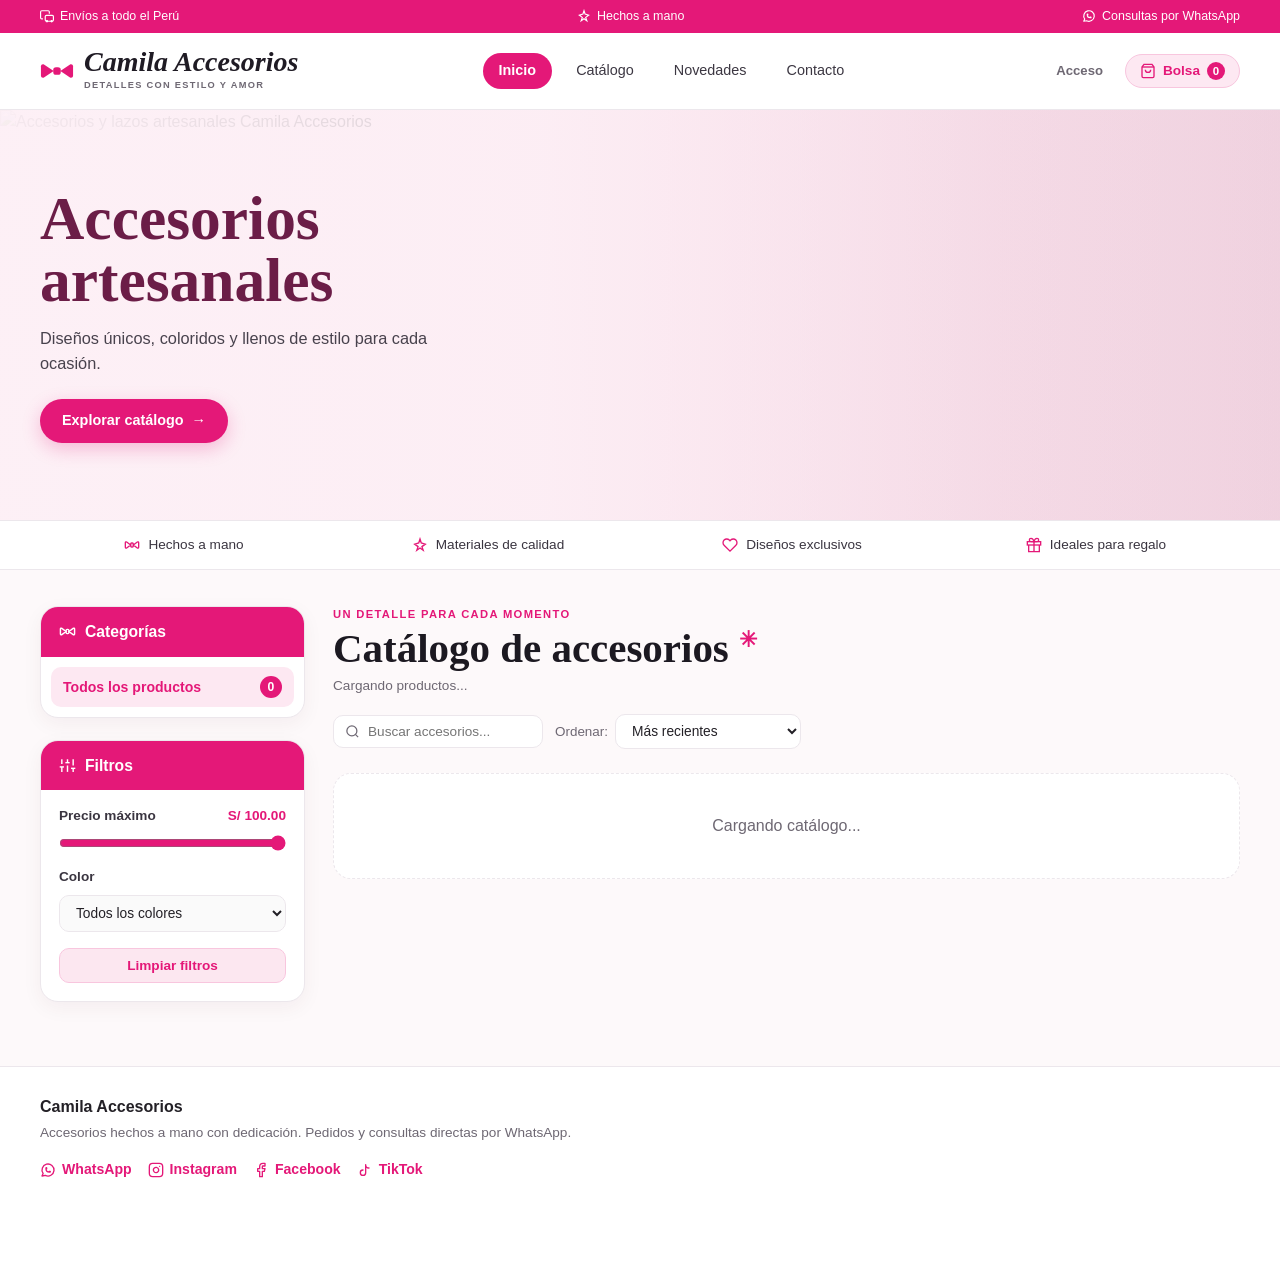
==== commit af441537: "Add TikTok link to footer in index.html" ====
--- a/index.html
+++ b/index.html
@@ -302,6 +302,14 @@
           </svg>
           <span>Facebook</span>
         </a>
+
+        <a id="footer-tiktok" href="#" target="_blank" rel="noopener noreferrer" style="display:inline-flex;align-items:center;gap:6px;">
+          <!-- Ícono TikTok -->
+          <svg viewBox="0 0 24 24" width="16" height="16" fill="none" stroke="currentColor" stroke-width="2" stroke-linecap="round" stroke-linejoin="round" aria-hidden="true">
+            <path d="M9 12a4 4 0 1 0 4 4V4a5 5 0 0 0 5 5" />
+          </svg>
+          <span>TikTok</span>
+        </a>
       </div>
     </div>
   </footer>
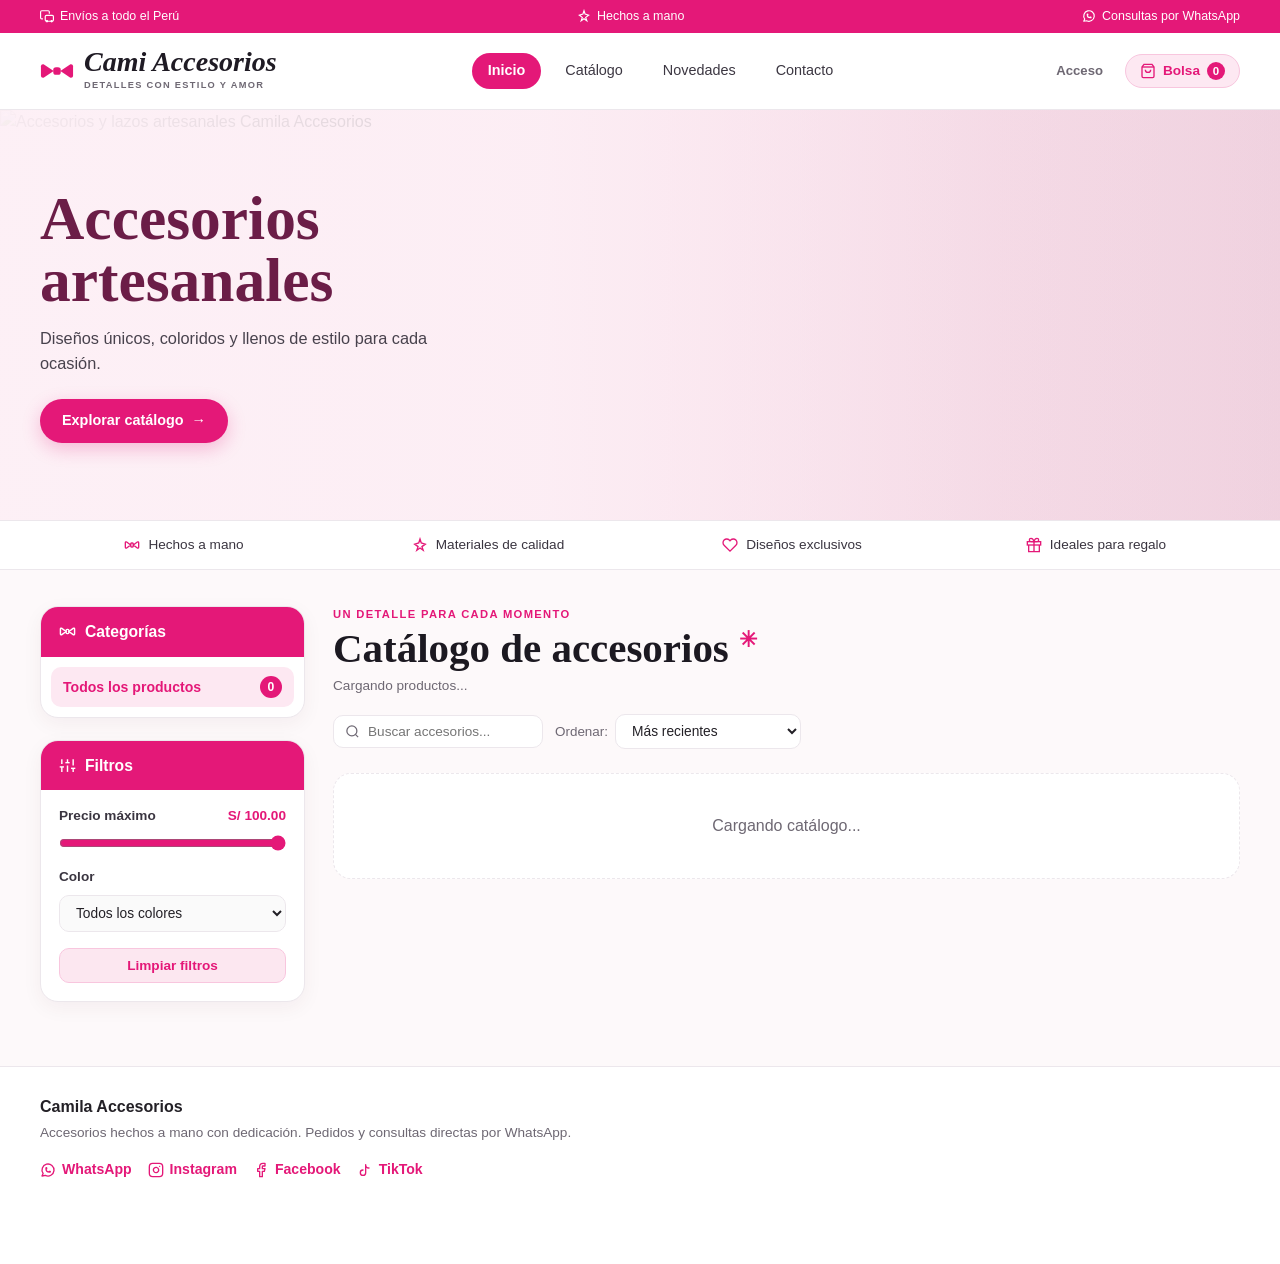
==== commit 324e8dd0: "Fix brand name from 'Camila' to 'Cami'" ====
--- a/index.html
+++ b/index.html
@@ -56,7 +56,7 @@
           </svg>
         </span>
         <span class="brand__text">
-          <span class="brand__name" id="brand-name">Camila Accesorios</span>
+          <span class="brand__name" id="brand-name">Cami Accesorios</span>
           <span class="brand__tagline" id="brand-tagline">DETALLES CON ESTILO Y AMOR</span>
         </span>
       </a>
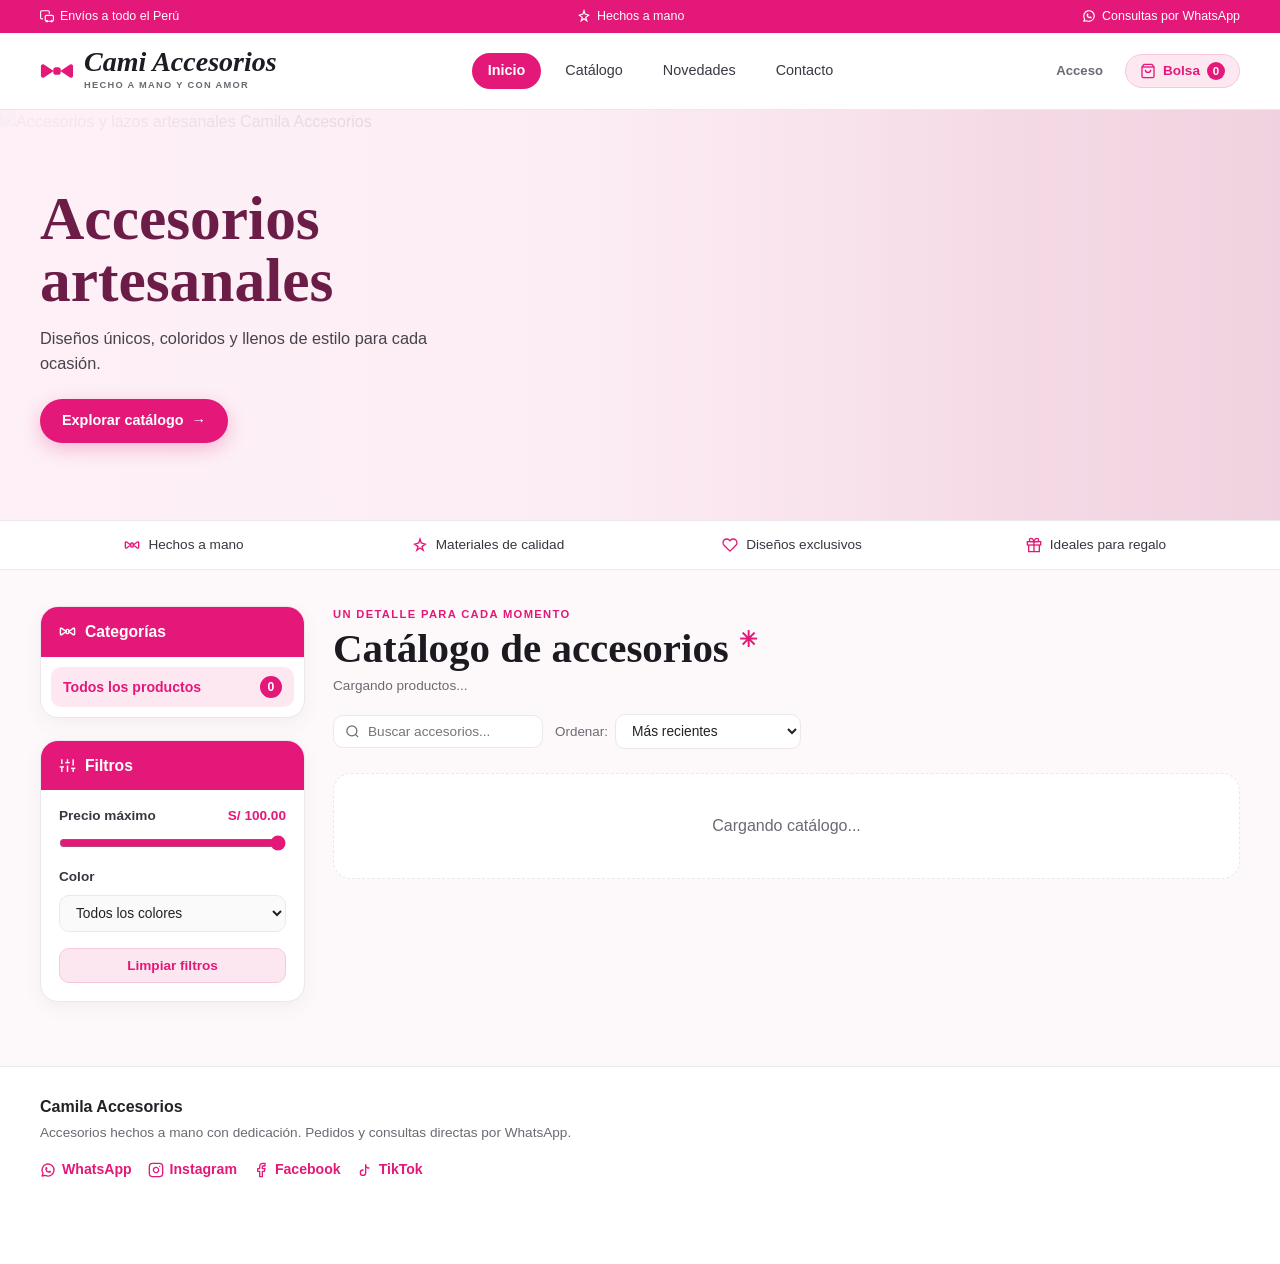
==== commit 68f044e9: "Update brand tagline in index.html" ====
--- a/index.html
+++ b/index.html
@@ -57,7 +57,7 @@
         </span>
         <span class="brand__text">
           <span class="brand__name" id="brand-name">Cami Accesorios</span>
-          <span class="brand__tagline" id="brand-tagline">DETALLES CON ESTILO Y AMOR</span>
+          <span class="brand__tagline" id="brand-tagline">HECHO A MANO Y CON AMOR</span>
         </span>
       </a>
 
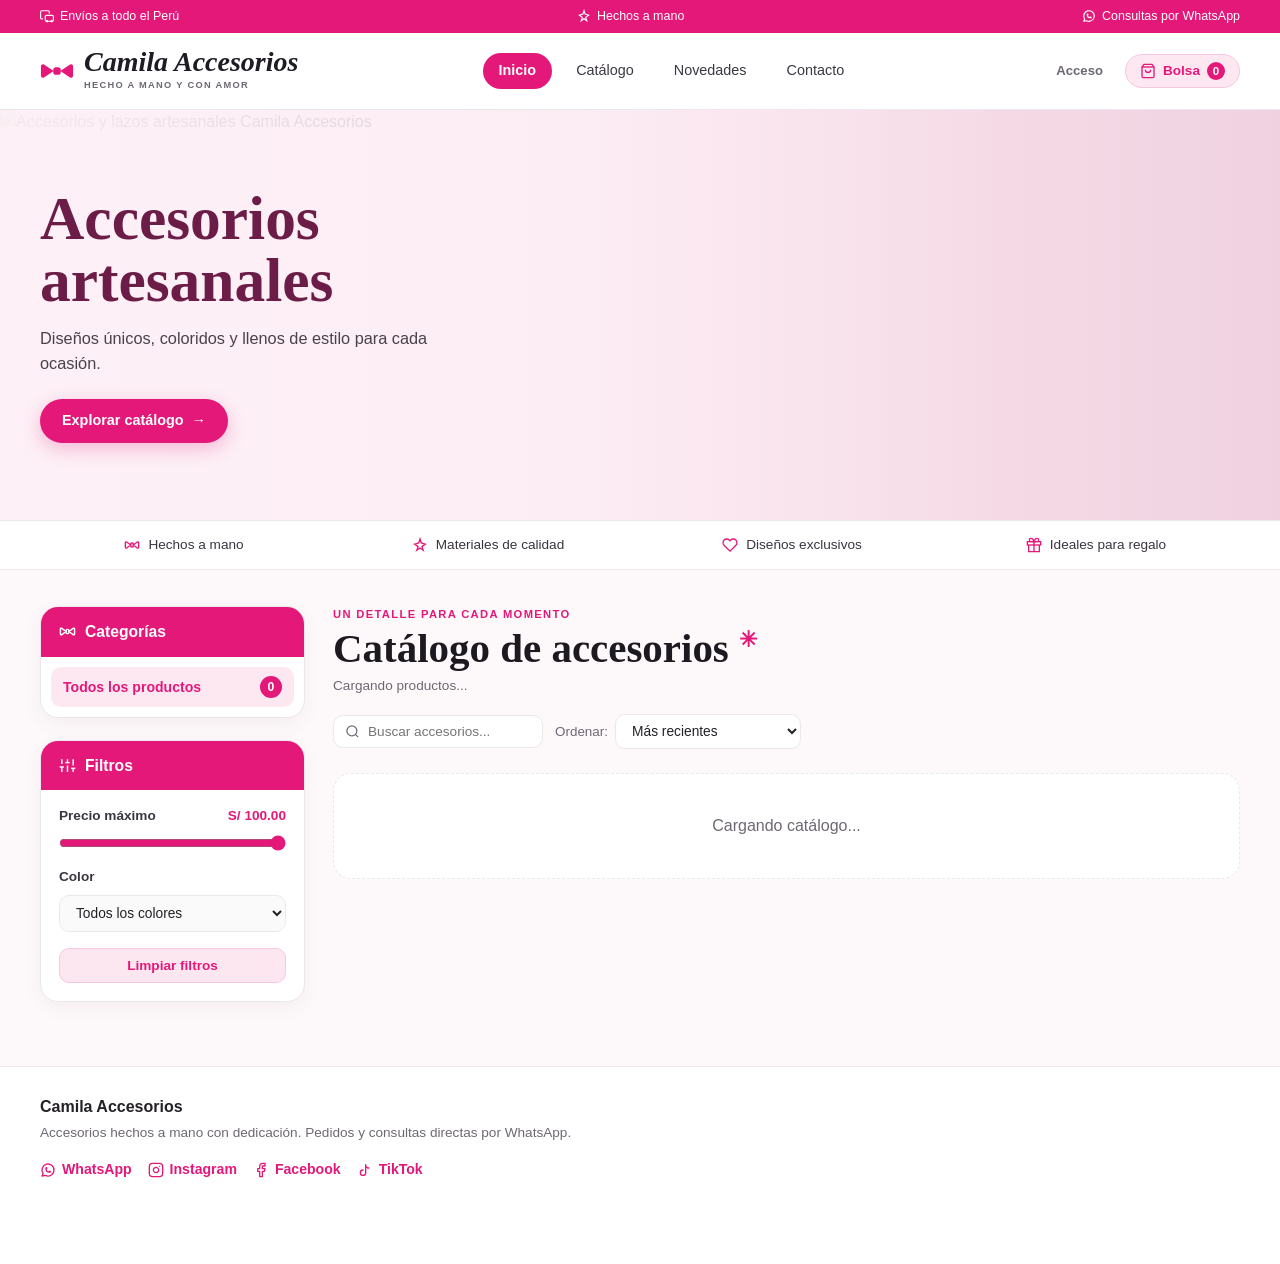
==== commit d6938ac8: "Update brand name from 'Cami' to 'Camila'" ====
--- a/index.html
+++ b/index.html
@@ -56,7 +56,7 @@
           </svg>
         </span>
         <span class="brand__text">
-          <span class="brand__name" id="brand-name">Cami Accesorios</span>
+          <span class="brand__name" id="brand-name">Camila Accesorios</span>
           <span class="brand__tagline" id="brand-tagline">HECHO A MANO Y CON AMOR</span>
         </span>
       </a>
